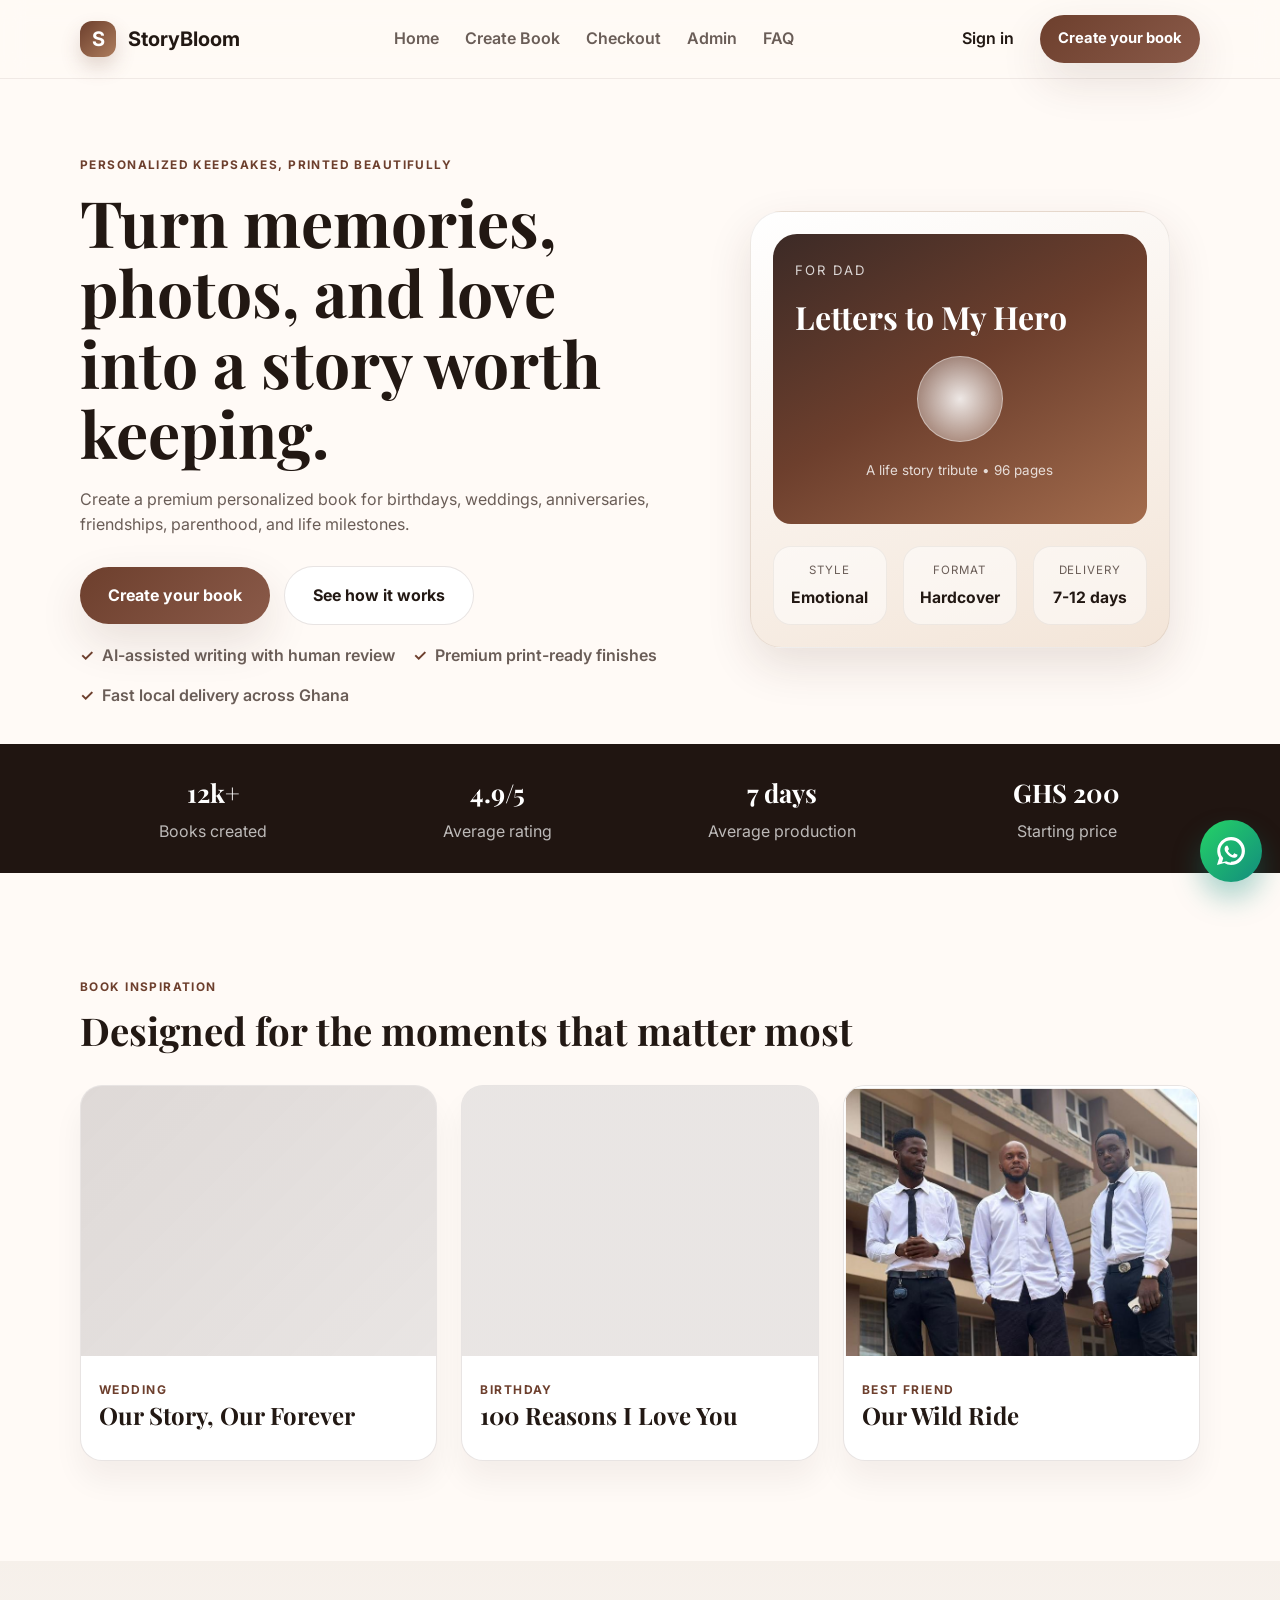
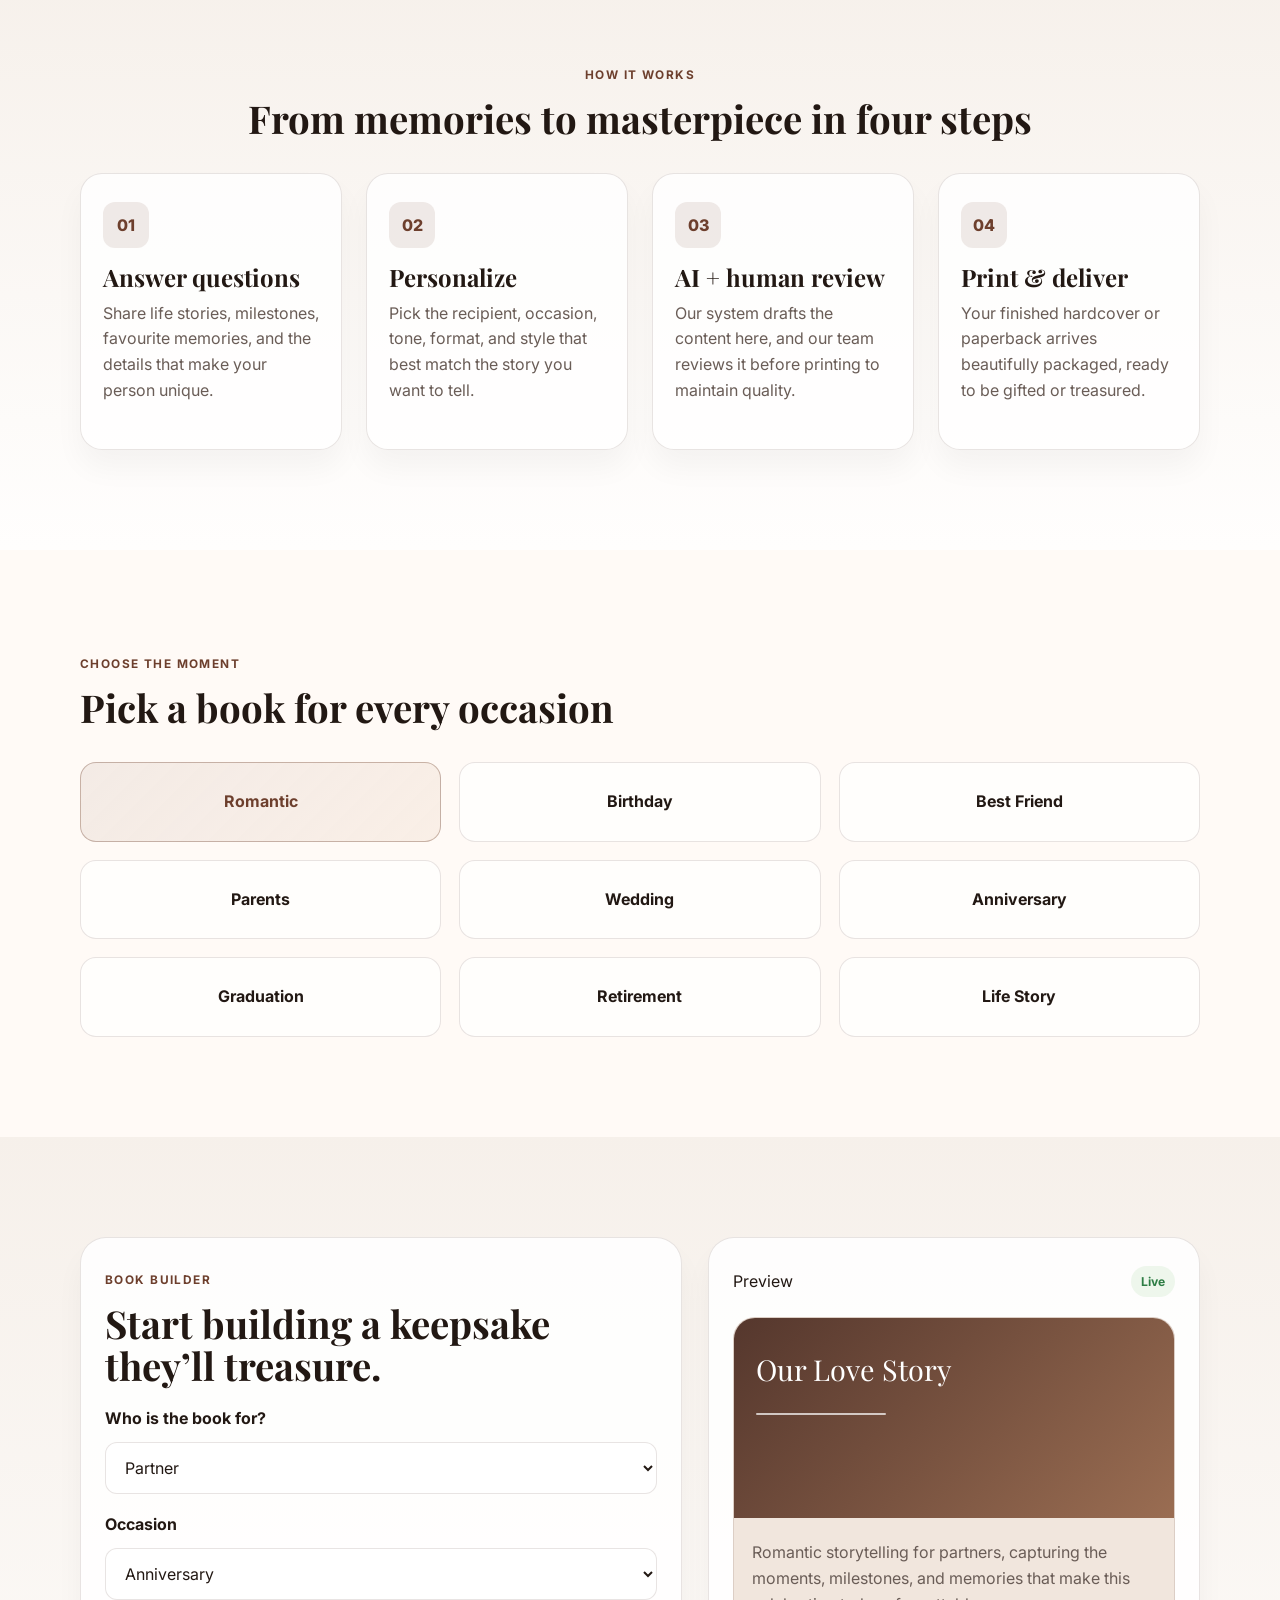
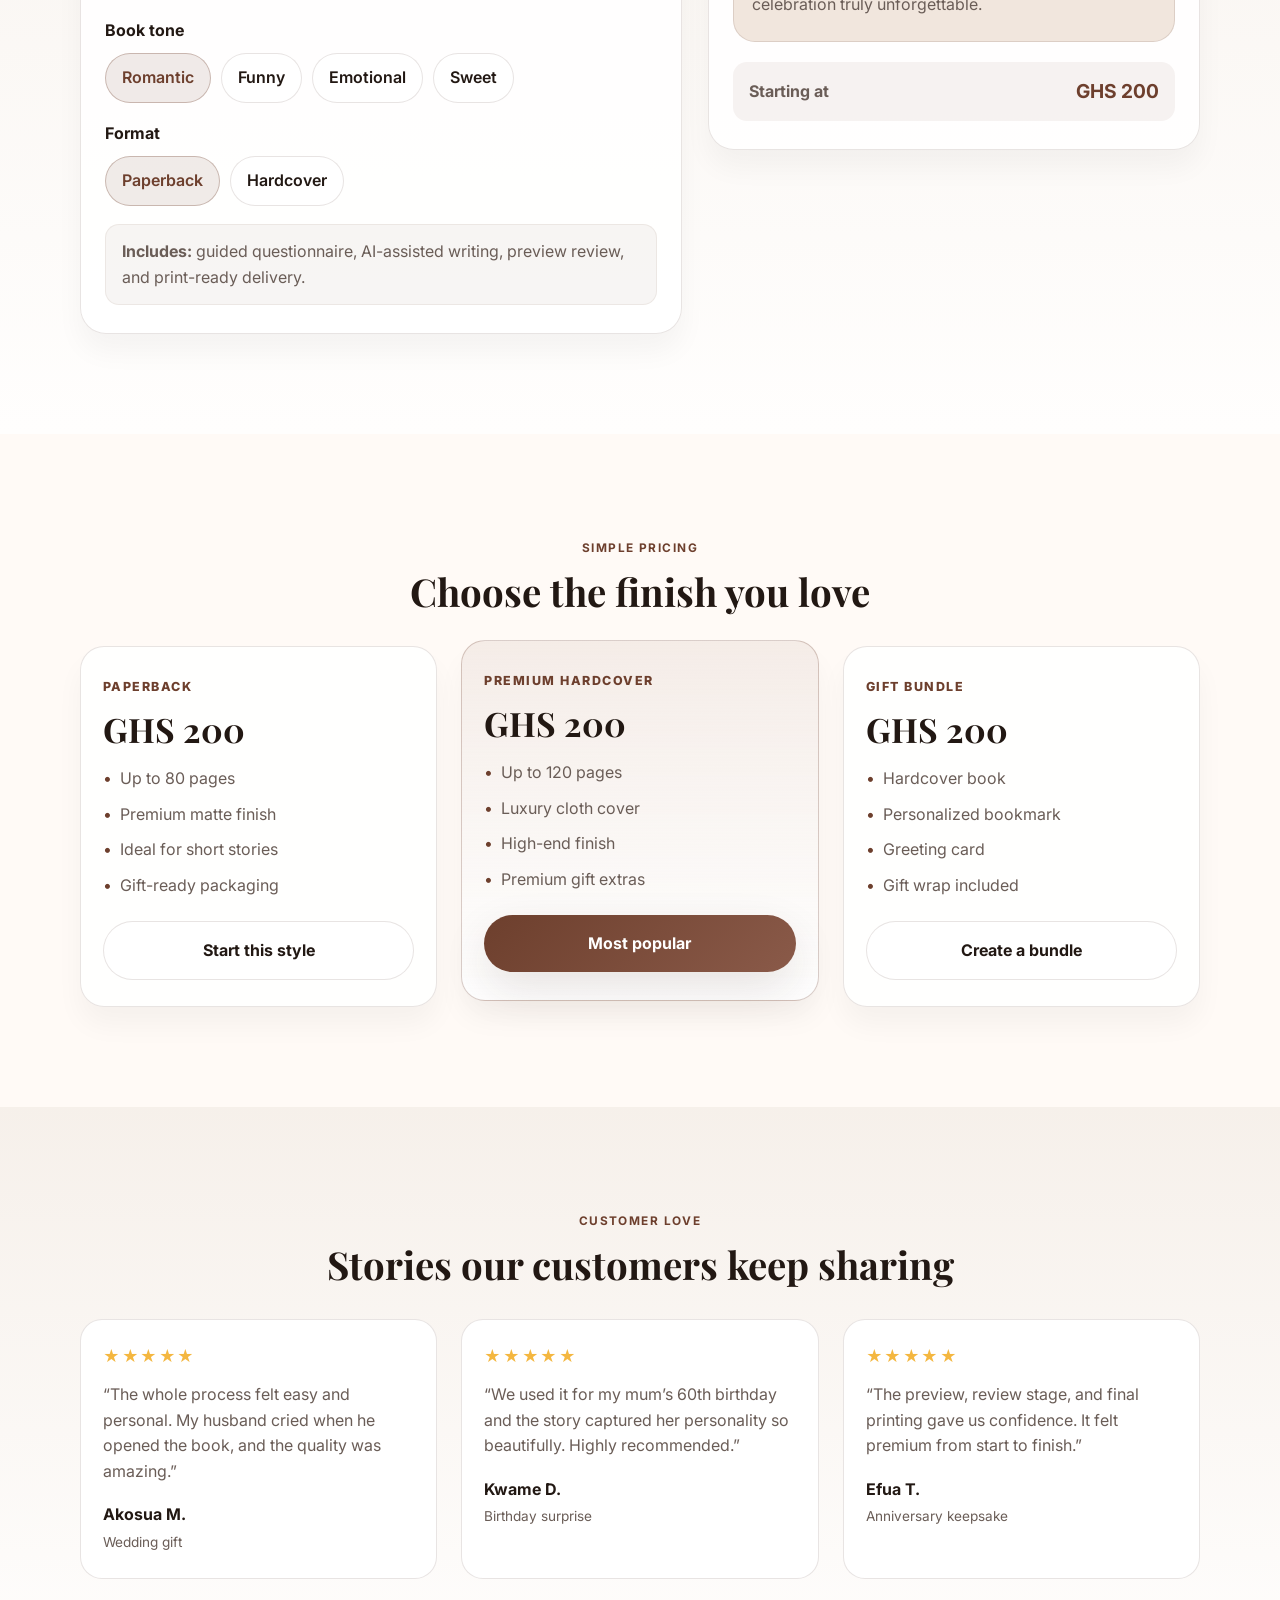
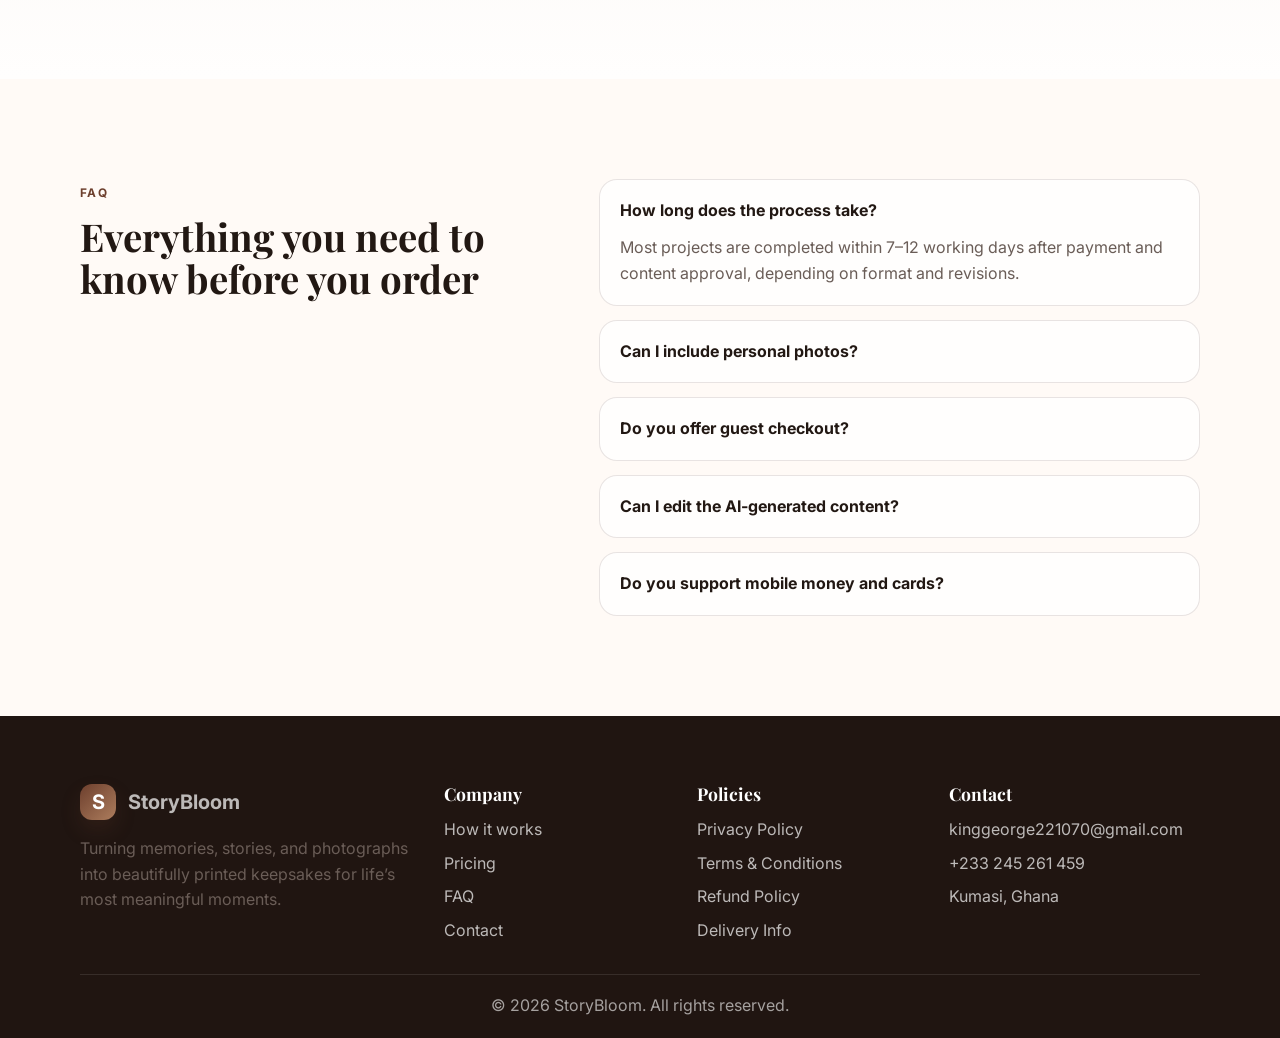
==== index.html @ b22d2094 "SB" ====
<!DOCTYPE html>
<html lang="en">

<head>
    <meta charset="UTF-8" />
    <meta name="viewport" content="width=device-width, initial-scale=1.0" />
    <title>StoryBloom | Personalized Books for Every Memory</title>
    <meta name="description" content="Create a meaningful personalized book for birthdays, anniversaries, weddings, and life milestones. Turn memories into a beautifully printed keepsake." />
    <link rel="preconnect" href="https://fonts.googleapis.com" />
    <link rel="preconnect" href="https://fonts.gstatic.com" crossorigin />
    <link href="https://fonts.googleapis.com/css2?family=Playfair+Display:wght@600;700;800&family=Inter:wght@400;500;600;700;800&display=swap" rel="stylesheet" />
    <link rel="stylesheet" href="kp.css" />
</head>

<body>
    <header class="topbar">
        <div class="container nav-wrap">
            <a href="#home" class="brand" aria-label="StoryBloom home">
                <span class="brand-mark">S</span>
                <span>StoryBloom</span>
            </a>

            <button class="nav-toggle" aria-label="Open menu">
          <span></span>
          <span></span>
          <span></span>
        </button>

            <nav class="main-nav">
                <a href="kp.html">Home</a>
                <a href="create-book.html">Create Book</a>
                <a href="checkout.html">Checkout</a>
                <a href="admin.html">Admin</a>
                <a href="#faq">FAQ</a>
            </nav>

            <div class="nav-actions">
                <a href="admin.html" class="link-btn">Sign in</a>
                <a href="create-book.html" class="primary-btn small">Create your book</a>
            </div>
        </div>
    </header>

    <main id="home">
        <section class="hero">
            <div class="container hero-grid">
                <div class="hero-copy">
                    <span class="eyebrow">Personalized keepsakes, printed beautifully</span>
                    <h1>Turn memories, photos, and love into a story worth keeping.</h1>
                    <p>
                        Create a premium personalized book for birthdays, weddings, anniversaries, friendships, parenthood, and life milestones.
                    </p>
                    <div class="hero-actions">
                        <a href="create-book.html" class="primary-btn">Create your book</a>
                        <a href="#how-it-works" class="secondary-btn">See how it works</a>
                    </div>
                    <ul class="hero-points">
                        <li>AI-assisted writing with human review</li>
                        <li>Premium print-ready finishes</li>
                        <li>Fast local delivery across Ghana</li>
                    </ul>
                </div>

                <div class="hero-visual" aria-label="Book mockup preview">
                    <div class="book-card">
                        <div class="book-cover">
                            <div class="cover-kicker">For Dad</div>
                            <h2>Letters to My Hero</h2>
                            <div class="cover-ornament"></div>
                            <div class="cover-meta">A life story tribute • 96 pages</div>
                        </div>
                        <div class="book-details">
                            <div>
                                <span>Style</span>
                                <strong>Emotional</strong>
                            </div>
                            <div>
                                <span>Format</span>
                                <strong>Hardcover</strong>
                            </div>
                            <div>
                                <span>Delivery</span>
                                <strong>7-12 days</strong>
                            </div>
                        </div>
                    </div>
                </div>
            </div>
        </section>

        <section class="stats-band">
            <div class="container stats-grid">
                <div>
                    <strong>12k+</strong>
                    <span>Books created</span>
                </div>
                <div>
                    <strong>4.9/5</strong>
                    <span>Average rating</span>
                </div>
                <div>
                    <strong>7 days</strong>
                    <span>Average production</span>
                </div>
                <div>
                    <strong>GHS 200</strong>
                    <span>Starting price</span>
                </div>
            </div>
        </section>

        <section class="showcase section-space">
            <div class="container">
                <div class="section-heading">
                    <span class="eyebrow">Book inspiration</span>
                    <h2>Designed for the moments that matter most</h2>
                </div>

                <div class="examples-grid">
                    <article class="example-card">
                        <div class="example-image image-one"></div>
                        <div class="example-content">
                            <span>Wedding</span>
                            <h3>Our Story, Our Forever</h3>
                        </div>
                    </article>
                    <article class="example-card">
                        <div class="example-image image-two"></div>
                        <div class="example-content">
                            <span>Birthday</span>
                            <h3>100 Reasons I Love You</h3>
                        </div>
                    </article>
                    <article class="example-card">
                        <div class="example-image image-three"></div>
                        <div class="example-content">
                            <span>Best Friend</span>
                            <h3>Our Wild Ride</h3>
                        </div>
                    </article>
                </div>
            </div>
        </section>

        <section id="how-it-works" class="section-space light-section">
            <div class="container">
                <div class="section-heading center">
                    <span class="eyebrow">How it works</span>
                    <h2>From memories to masterpiece in four steps</h2>
                </div>

                <div class="steps-grid">
                    <div class="step-card">
                        <span class="step-number">01</span>
                        <h3>Answer questions</h3>
                        <p>Share life stories, milestones, favourite memories, and the details that make your person unique.</p>
                    </div>
                    <div class="step-card">
                        <span class="step-number">02</span>
                        <h3>Personalize</h3>
                        <p>Pick the recipient, occasion, tone, format, and style that best match the story you want to tell.</p>
                    </div>
                    <div class="step-card">
                        <span class="step-number">03</span>
                        <h3>AI + human review</h3>
                        <p>Our system drafts the content here, and our team reviews it before printing to maintain quality.</p>
                    </div>
                    <div class="step-card">
                        <span class="step-number">04</span>
                        <h3>Print & deliver</h3>
                        <p>Your finished hardcover or paperback arrives beautifully packaged, ready to be gifted or treasured.</p>
                    </div>
                </div>
            </div>
        </section>

        <section id="occasions" class="section-space">
            <div class="container">
                <div class="section-heading">
                    <span class="eyebrow">Choose the moment</span>
                    <h2>Pick a book for every occasion</h2>
                </div>

                <div class="occasion-grid">
                    <button class="occasion-card active" type="button" aria-pressed="true">Romantic</button>
                    <button class="occasion-card" type="button" aria-pressed="false">Birthday</button>
                    <button class="occasion-card" type="button" aria-pressed="false">Best Friend</button>
                    <button class="occasion-card" type="button" aria-pressed="false">Parents</button>
                    <button class="occasion-card" type="button" aria-pressed="false">Wedding</button>
                    <button class="occasion-card" type="button" aria-pressed="false">Anniversary</button>
                    <button class="occasion-card" type="button" aria-pressed="false">Graduation</button>
                    <button class="occasion-card" type="button" aria-pressed="false">Retirement</button>
                    <button class="occasion-card" type="button" aria-pressed="false">Life Story</button>
                </div>
            </div>
        </section>

        <section id="create" class="section-space light-section">
            <div class="container builder-layout">
                <div class="builder-form">
                    <div class="section-heading left small-gap">
                        <span class="eyebrow">Book builder</span>
                        <h2>Start building a keepsake they’ll treasure.</h2>
                    </div>

                    <form class="book-form">
                        <div class="field-group">
                            <label for="recipient">Who is the book for?</label>
                            <select id="recipient" name="recipient">
                  <option>Partner</option>
                  <option>Friend</option>
                  <option>Mother</option>
                  <option>Father</option>
                  <option>Child</option>
                  <option>Colleague</option>
                </select>
                        </div>

                        <div class="field-group">
                            <label for="occasion">Occasion</label>
                            <select id="occasion" name="occasion">
                  <option>Birthday</option>
                  <option selected>Anniversary</option>
                  <option>Wedding</option>
                  <option>Valentine's Day</option>
                  <option>Graduation</option>
                  <option>Just Because</option>
                </select>
                        </div>

                        <div class="field-group">
                            <label for="tone">Book tone</label>
                            <div class="chips" id="tone-options">
                                <button class="chip active" type="button" aria-pressed="true">Romantic</button>
                                <button class="chip" type="button" aria-pressed="false">Funny</button>
                                <button class="chip" type="button" aria-pressed="false">Emotional</button>
                                <button class="chip" type="button" aria-pressed="false">Sweet</button>
                            </div>
                        </div>

                        <div class="field-group">
                            <label for="format">Format</label>
                            <div class="format-toggle" id="format-toggle">
                                <button class="format active" type="button" data-price="200" aria-pressed="true">Paperback</button>
                                <button class="format" type="button" data-price="200" aria-pressed="false">Hardcover</button>
                            </div>
                        </div>

                        <div class="builder-note">
                            <strong>Includes:</strong> guided questionnaire, AI-assisted writing, preview review, and print-ready delivery.
                        </div>
                    </form>
                </div>

                <aside class="builder-preview">
                    <div class="preview-window">
                        <div class="preview-header">
                            <span>Preview</span>
                            <span class="badge">Live</span>
                        </div>
                        <div class="mini-book">
                            <div class="mini-cover">
                                <div class="mini-title" id="preview-title">Our Love Story</div>
                                <div class="mini-line"></div>
                            </div>
                            <div class="mini-body">
                                <p id="preview-copy">
                                    A heartfelt, romantic keepsake capturing your connection, milestones, and the little moments that make your story unforgettable.
                                </p>
                            </div>
                        </div>
                        <div class="price-row">
                            <span>Starting at</span>
                            <strong id="preview-price">GHS 200</strong>
                        </div>
                    </div>
                </aside>
            </div>
        </section>

        <section id="pricing" class="section-space">
            <div class="container">
                <div class="section-heading center">
                    <span class="eyebrow">Simple pricing</span>
                    <h2>Choose the finish you love</h2>
                </div>

                <div class="pricing-grid">
                    <article class="pricing-card">
                        <span class="plan">Paperback</span>
                        <h3>GHS 200</h3>
                        <ul>
                            <li>Up to 80 pages</li>
                            <li>Premium matte finish</li>
                            <li>Ideal for short stories</li>
                            <li>Gift-ready packaging</li>
                        </ul>
                        <a href="#create" class="secondary-btn full">Start this style</a>
                    </article>

                    <article class="pricing-card featured">
                        <span class="plan">Premium Hardcover</span>
                        <h3>GHS 200</h3>
                        <ul>
                            <li>Up to 120 pages</li>
                            <li>Luxury cloth cover</li>
                            <li>High-end finish</li>
                            <li>Premium gift extras</li>
                        </ul>
                        <a href="#create" class="primary-btn full">Most popular</a>
                    </article>

                    <article class="pricing-card">
                        <span class="plan">Gift bundle</span>
                        <h3>GHS 200</h3>
                        <ul>
                            <li>Hardcover book</li>
                            <li>Personalized bookmark</li>
                            <li>Greeting card</li>
                            <li>Gift wrap included</li>
                        </ul>
                        <a href="#create" class="secondary-btn full">Create a bundle</a>
                    </article>
                </div>
            </div>
        </section>

        <section id="reviews" class="section-space light-section">
            <div class="container">
                <div class="section-heading center">
                    <span class="eyebrow">Customer love</span>
                    <h2>Stories our customers keep sharing</h2>
                </div>

                <div class="testimonial-grid">
                    <article class="testimonial-card">
                        <div class="stars">★★★★★</div>
                        <p>“The whole process felt easy and personal. My husband cried when he opened the book, and the quality was amazing.”</p>
                        <div class="person">
                            <strong>Akosua M.</strong>
                            <span>Wedding gift</span>
                        </div>
                    </article>

                    <article class="testimonial-card">
                        <div class="stars">★★★★★</div>
                        <p>“We used it for my mum’s 60th birthday and the story captured her personality so beautifully. Highly recommended.”</p>
                        <div class="person">
                            <strong>Kwame D.</strong>
                            <span>Birthday surprise</span>
                        </div>
                    </article>

                    <article class="testimonial-card">
                        <div class="stars">★★★★★</div>
                        <p>“The preview, review stage, and final printing gave us confidence. It felt premium from start to finish.”</p>
                        <div class="person">
                            <strong>Efua T.</strong>
                            <span>Anniversary keepsake</span>
                        </div>
                    </article>
                </div>
            </div>
        </section>

        <section id="faq" class="section-space faq-section">
            <div class="container faq-wrap">
                <div class="section-heading left small-gap">
                    <span class="eyebrow">FAQ</span>
                    <h2>Everything you need to know before you order</h2>
                </div>

                <div class="faq-list">
                    <details open>
                        <summary>How long does the process take?</summary>
                        <p>Most projects are completed within 7–12 working days after payment and content approval, depending on format and revisions.</p>
                    </details>
                    <details>
                        <summary>Can I include personal photos?</summary>
                        <p>Yes. You can upload multiple photos, select a preferred cover image, and arrange them within the story layout.</p>
                    </details>
                    <details>
                        <summary>Do you offer guest checkout?</summary>
                        <p>Absolutely. You can order as a guest or create an account at any stage.</p>
                    </details>
                    <details>
                        <summary>Can I edit the AI-generated content?</summary>
                        <p>Yes. The content is reviewed and can be revised before approval for print.</p>
                    </details>
                    <details>
                        <summary>Do you support mobile money and cards?</summary>
                        <p>Yes. The platform is designed for Ghana-friendly payment methods, including mobile money and card payments where enabled.</p>
                    </details>
                </div>
            </div>
        </section>
    </main>

    <a class="whatsapp-float" href="https://wa.me/233245261459?text=Hello%20StoryBloom%2C%20I%20want%20to%20know%20more%20about%20your%20books." target="_blank" rel="noopener noreferrer" aria-label="Chat on WhatsApp">
        <svg viewBox="0 0 24 24" aria-hidden="true" focusable="false">
            <path d="M20.52 3.48A11.86 11.86 0 0 0 12.08 0C5.56 0 .2 5.37.2 11.97c0 2.1.55 4.15 1.6 5.96L0 24l6.25-1.64A12 12 0 0 0 12.08 24c6.54 0 11.9-5.38 11.9-12.02 0-3.22-1.25-6.25-3.46-8.5Zm-8.44 18.4h-.08c-1.3 0-2.58-.35-3.7-.96l-.27-.15-3.7.97.99-3.62-.18-.3A9.24 9.24 0 0 1 2.75 12c0-5.1 4.13-9.23 9.23-9.23 2.46 0 4.77 1 6.49 2.72a9.2 9.2 0 0 1 2.72 6.5c0 5.11-4.13 9.24-9.24 9.24Zm5.08-6.9c-.28-.14-1.65-.81-1.9-.9-.25-.09-.43-.14-.62.14-.18.28-.7.9-.86 1.08-.16.18-.32.2-.6.07-.28-.14-1.18-.43-2.24-1.38-.83-.74-1.39-1.65-1.55-1.93-.16-.28-.02-.43.12-.57.13-.13.28-.32.42-.48.14-.16.18-.28.28-.46.09-.18.05-.34-.02-.48-.07-.14-.62-1.48-.85-2.03-.22-.54-.45-.46-.62-.47-.16-.01-.34-.01-.52-.01-.18 0-.48.07-.73.34-.25.28-.95.93-.95 2.28s.97 2.63 1.1 2.82c.14.18 1.9 2.9 4.6 4.06.64.28 1.14.45 1.53.58.64.2 1.23.17 1.7.1.52-.08 1.65-.67 1.88-1.32.23-.65.23-1.21.16-1.32-.07-.1-.25-.16-.52-.3Z"/>
        </svg>
    </a>

    <footer id="contact" class="site-footer">
        <div class="container footer-grid">
            <div>
                <a href="#home" class="brand footer-brand">
                    <span class="brand-mark">S</span>
                    <span>StoryBloom</span>
                </a>
                <p>Turning memories, stories, and photographs into beautifully printed keepsakes for life’s most meaningful moments.</p>
            </div>

            <div>
                <h3>Company</h3>
                <ul>
                    <li><a href="#how-it-works">How it works</a></li>
                    <li><a href="#pricing">Pricing</a></li>
                    <li><a href="#faq">FAQ</a></li>
                    <li><a href="#contact">Contact</a></li>
                </ul>
            </div>

            <div>
                <h3>Policies</h3>
                <ul>
                    <li><a href="#">Privacy Policy</a></li>
                    <li><a href="#">Terms & Conditions</a></li>
                    <li><a href="#">Refund Policy</a></li>
                    <li><a href="#">Delivery Info</a></li>
                </ul>
            </div>

            <div>
                <h3>Contact</h3>
                <ul>
                    <li><a href="mailto:kinggeorge221070@gmail.com">kinggeorge221070@gmail.com</a></li>
                    <li><a href="tel:+233245261459">+233 245 261 459</a></li>
                    <li>Kumasi, Ghana</li>
                </ul>
            </div>
        </div>
        <div class="container copyright">© 2026 StoryBloom. All rights reserved.</div>
    </footer>

    <script src="kp.js"></script>
</body>

</html>
---- kp.css ----
:root {
    --bg: #fffaf6;
    --panel: #ffffff;
    --panel-soft: #f5efe9;
    --primary: #6d3f2d;
    --primary-dark: #4d2a1d;
    --accent: #d7b089;
    --text: #221813;
    --muted: #6a5d57;
    --line: rgba(65, 38, 28, 0.12);
    --shadow: 0 18px 45px rgba(63, 35, 25, 0.12);
}

* {
    box-sizing: border-box;
}

html {
    scroll-behavior: smooth;
}

body {
    margin: 0;
    font-family: "Inter", sans-serif;
    background: var(--bg);
    color: var(--text);
    line-height: 1.6;
    overflow-x: hidden;
}

a {
    color: inherit;
    text-decoration: none;
}

img {
    max-width: 100%;
    display: block;
}

button,
select {
    font: inherit;
}

.container {
    width: min(1120px, calc(100% - 32px));
    margin: 0 auto;
}

.section-space {
    padding: 100px 0;
}

.light-section {
    background: linear-gradient(180deg, rgba(245, 239, 233, 0.9), rgba(255, 255, 255, 0.8));
}

.eyebrow {
    display: inline-block;
    font-size: 0.74rem;
    letter-spacing: 0.12em;
    text-transform: uppercase;
    font-weight: 700;
    color: var(--primary);
    margin-bottom: 12px;
}

h1,
h2,
h3 {
    margin-top: 0;
    font-family: "Playfair Display", serif;
    line-height: 1.1;
    color: var(--text);
}

h1 {
    font-size: clamp(2.8rem, 5vw, 4.7rem);
    margin-bottom: 18px;
}

h2 {
    font-size: clamp(2.1rem, 3vw, 3rem);
    margin-bottom: 12px;
}

h3 {
    font-size: 1.5rem;
    margin-bottom: 10px;
}

p {
    margin: 0 0 18px;
    color: var(--muted);
}

.primary-btn,
.secondary-btn,
.link-btn {
    display: inline-flex;
    align-items: center;
    justify-content: center;
    border: 0;
    border-radius: 999px;
    font-weight: 700;
    cursor: pointer;
    transition: transform 0.2s ease, box-shadow 0.2s ease;
}

.primary-btn {
    background: linear-gradient(135deg, var(--primary), #8a5a49);
    color: #fff;
    padding: 16px 28px;
    box-shadow: var(--shadow);
}

.secondary-btn {
    background: var(--panel);
    color: var(--text);
    border: 1px solid var(--line);
    padding: 16px 28px;
}

.link-btn {
    color: var(--text);
    padding: 10px 14px;
    font-weight: 600;
}

.primary-btn:hover,
.secondary-btn:hover,
.link-btn:hover,
.chip:hover,
.occasion-card:hover,
.format:hover {
    transform: translateY(-2px);
}

.primary-btn.small {
    padding: 12px 18px;
    font-size: 0.92rem;
}

.full {
    width: 100%;
}

.topbar {
    position: sticky;
    top: 0;
    z-index: 20;
    background: rgba(255, 250, 246, 0.8);
    backdrop-filter: blur(12px);
    border-bottom: 1px solid rgba(72, 45, 32, 0.08);
}

.nav-wrap {
    display: flex;
    align-items: center;
    justify-content: space-between;
    gap: 24px;
    min-height: 78px;
}

.brand {
    display: inline-flex;
    align-items: center;
    gap: 12px;
    font-weight: 700;
    font-size: 1.25rem;
}

.brand-mark {
    width: 36px;
    height: 36px;
    display: inline-flex;
    align-items: center;
    justify-content: center;
    border-radius: 12px;
    background: linear-gradient(135deg, var(--primary), #ad7d5d);
    color: #fff;
    box-shadow: 0 10px 20px rgba(109, 63, 45, 0.2);
}

.main-nav {
    display: flex;
    align-items: center;
    gap: 26px;
    color: var(--muted);
    font-weight: 600;
}

.main-nav a:hover {
    color: var(--primary);
}

.nav-actions {
    display: flex;
    align-items: center;
    gap: 12px;
}

.nav-toggle {
    display: none;
    width: 44px;
    height: 44px;
    border: 1px solid var(--line);
    background: transparent;
    border-radius: 12px;
    padding: 10px 8px;
    cursor: pointer;
}

.nav-toggle span {
    display: block;
    width: 100%;
    height: 2px;
    background: var(--text);
    border-radius: 3px;
    margin: 5px 0;
}

.hero {
    padding: 72px 0 36px;
}

.hero-grid {
    display: grid;
    grid-template-columns: 1.1fr 0.9fr;
    gap: 52px;
    align-items: center;
}

.hero-copy {
    max-width: 610px;
}

.eyebrow {
    color: var(--primary);
}

.hero-actions {
    display: flex;
    align-items: center;
    flex-wrap: wrap;
    gap: 14px;
    margin: 28px 0 18px;
}

.hero-points {
    list-style: none;
    margin: 0;
    padding: 0;
    display: flex;
    flex-wrap: wrap;
    gap: 14px 18px;
    color: var(--muted);
    font-weight: 600;
}

.hero-points li::before {
    content: "✓";
    color: var(--primary);
    margin-right: 8px;
}

.hero-visual {
    display: flex;
    justify-content: center;
}

.book-card {
    width: min(100%, 420px);
    background: linear-gradient(160deg, #fff, #f3e5d8);
    border: 1px solid rgba(61, 39, 31, 0.08);
    border-radius: 32px;
    box-shadow: var(--shadow);
    padding: 22px;
}

.book-cover {
    background: linear-gradient(150deg, #3c2a26, #6d3f2d 48%, #a36c4d 100%);
    color: #fff;
    border-radius: 24px 24px 18px 18px;
    padding: 26px 22px 20px;
    min-height: 290px;
    position: relative;
    overflow: hidden;
}

.cover-kicker {
    font-size: 0.82rem;
    letter-spacing: 0.16em;
    text-transform: uppercase;
    opacity: 0.8;
}

.book-cover h2 {
    color: #fff;
    margin-top: 18px;
    font-size: clamp(2rem, 2vw, 2.6rem);
}

.cover-ornament {
    width: 86px;
    height: 86px;
    border-radius: 50%;
    margin: 22px auto 18px;
    background: radial-gradient(circle at center, rgba(255, 255, 255, 0.88), rgba(255, 255, 255, 0.18));
    border: 1px solid rgba(255, 255, 255, 0.4);
}

.cover-meta {
    font-size: 0.84rem;
    opacity: 0.8;
    text-align: center;
}

.book-details {
    display: grid;
    grid-template-columns: repeat(3, minmax(0, 1fr));
    gap: 16px;
    padding-top: 22px;
}

.book-details div {
    background: rgba(255, 255, 255, 0.5);
    border: 1px solid rgba(40, 18, 8, 0.06);
    border-radius: 18px;
    padding: 14px 10px;
    text-align: center;
}

.book-details span {
    display: block;
    color: var(--muted);
    font-size: 0.72rem;
    text-transform: uppercase;
    letter-spacing: 0.08em;
}

.book-details strong {
    display: block;
    margin-top: 6px;
    font-size: 0.98rem;
}

.stats-band {
    background: #201511;
    color: #fff;
    padding: 28px 0;
}

.stats-grid {
    display: grid;
    grid-template-columns: repeat(4, minmax(0, 1fr));
    gap: 18px;
    text-align: center;
}

.stats-grid strong {
    display: block;
    font-size: clamp(1.4rem, 2vw, 2.2rem);
    font-family: "Playfair Display", serif;
    margin-bottom: 6px;
}

.stats-grid span {
    color: rgba(255, 255, 255, 0.7);
}

.section-heading {
    margin-bottom: 34px;
}

.section-heading.center {
    text-align: center;
}

.section-heading.left {
    text-align: left;
}

.small-gap {
    margin-bottom: 20px;
}

.examples-grid,
.steps-grid,
.pricing-grid,
.testimonial-grid {
    display: grid;
    gap: 24px;
}

.examples-grid {
    grid-template-columns: repeat(3, minmax(0, 1fr));
}

.example-card {
    border-radius: 22px;
    overflow: hidden;
    background: var(--panel);
    border: 1px solid var(--line);
    box-shadow: 0 20px 30px rgba(39, 23, 17, 0.05);
}

.example-image {
    height: 270px;
    background-size: cover;
    background-position: center;
}

.image-one {
    background: linear-gradient(135deg, rgba(73, 43, 31, 0.18), rgba(73, 43, 31, 0.12)), url("https://images.unsplash.com/photo-1520854221256-17451cc331bf?auto=format&fit=crop&w=900&q=80") center/cover no-repeat;
}

.image-two {
    background: linear-gradient(135deg, rgba(73, 43, 31, 0.12), rgba(73, 43, 31, 0.12)), url("https://images.unsplash.com/photo-1529156069898-49953e39b3ac?auto=format&fit=crop&w=900&q=80") center/cover no-repeat;
}

.image-three {
    background: url("Screenshot 2026-10-02 073811.png") center top / cover no-repeat;
}

.example-content {
    padding: 20px 18px 22px;
}

.example-content span {
    color: var(--primary);
    font-size: 0.75rem;
    text-transform: uppercase;
    letter-spacing: 0.12em;
    font-weight: 700;
}

.steps-grid {
    grid-template-columns: repeat(4, minmax(0, 1fr));
}

.step-card {
    background: rgba(255, 255, 255, 0.8);
    border: 1px solid var(--line);
    border-radius: 22px;
    padding: 28px 22px;
    box-shadow: 0 18px 30px rgba(24, 19, 16, 0.04);
}

.step-number {
    display: inline-flex;
    width: 46px;
    height: 46px;
    align-items: center;
    justify-content: center;
    border-radius: 12px;
    background: rgba(109, 63, 45, 0.1);
    color: var(--primary);
    font-weight: 800;
    margin-bottom: 16px;
}

.occasion-grid {
    display: grid;
    grid-template-columns: repeat(3, minmax(0, 1fr));
    gap: 18px;
}

.occasion-card {
    border: 1px solid var(--line);
    background: rgba(255, 255, 255, 0.7);
    border-radius: 16px;
    padding: 26px 20px;
    font-weight: 700;
    color: var(--text);
    cursor: pointer;
    transition: all 0.2s ease;
    text-align: center;
}

.occasion-card.active {
    background: linear-gradient(135deg, rgba(109, 63, 45, 0.08), rgba(215, 176, 137, 0.14));
    border-color: rgba(109, 63, 45, 0.35);
    color: var(--primary);
}

.builder-layout {
    display: grid;
    grid-template-columns: 1.1fr 0.9fr;
    gap: 26px;
    align-items: start;
}

.builder-form,
.builder-preview {
    background: rgba(255, 255, 255, 0.86);
    border: 1px solid var(--line);
    border-radius: 26px;
    padding: 28px 24px;
    box-shadow: 0 18px 28px rgba(26, 19, 15, 0.04);
}

.book-form {
    display: grid;
    gap: 18px;
}

.field-group {
    display: grid;
    gap: 10px;
}

.field-group label {
    font-weight: 700;
    color: var(--text);
}

select {
    width: 100%;
    padding: 15px 16px;
    border-radius: 12px;
    border: 1px solid var(--line);
    background: #fff;
    color: var(--text);
}

.chips,
.format-toggle {
    display: flex;
    flex-wrap: wrap;
    gap: 10px;
}

.chip,
.format {
    border: 1px solid var(--line);
    background: #fff;
    border-radius: 999px;
    padding: 11px 16px;
    color: var(--text);
    cursor: pointer;
    font-weight: 600;
    transition: all 0.2s ease;
}

.chip.active,
.format.active {
    background: rgba(109, 63, 45, 0.1);
    border-color: rgba(109, 63, 45, 0.3);
    color: var(--primary);
}

.builder-note {
    padding: 14px 16px;
    border-radius: 14px;
    background: rgba(109, 63, 45, 0.05);
    color: var(--muted);
    border: 1px solid rgba(109, 63, 45, 0.08);
}

.preview-window {
    display: grid;
    gap: 20px;
}

.preview-header,
.price-row {
    display: flex;
    align-items: center;
    justify-content: space-between;
    gap: 10px;
}

.badge {
    background: rgba(121, 194, 119, 0.12);
    color: #2d7d44;
    border-radius: 999px;
    padding: 6px 10px;
    font-size: 0.76rem;
    font-weight: 700;
}

.mini-book {
    background: rgba(240, 228, 218, 0.9);
    border-radius: 22px;
    border: 1px solid var(--line);
    overflow: hidden;
}

.mini-cover {
    min-height: 200px;
    padding: 28px 22px;
    background: linear-gradient(135deg, #55372d, #9a6d52);
    color: #fff;
}

.mini-title {
    font-family: "Playfair Display", serif;
    font-size: clamp(1.8rem, 2vw, 2.4rem);
    margin-bottom: 20px;
}

.mini-line {
    width: 130px;
    height: 2px;
    background: rgba(255, 255, 255, 0.7);
    border-radius: 999px;
}

.mini-body {
    padding: 22px 18px 24px;
}

.mini-body p {
    margin: 0;
}

.price-row {
    background: rgba(109, 63, 45, 0.06);
    border-radius: 14px;
    padding: 14px 16px;
    font-weight: 700;
    color: var(--muted);
}

.price-row strong {
    color: var(--primary);
    font-size: 1.2rem;
}

.pricing-grid {
    grid-template-columns: repeat(3, minmax(0, 1fr));
}

.pricing-card {
    background: rgba(255, 255, 255, 0.85);
    border: 1px solid var(--line);
    border-radius: 24px;
    padding: 26px 22px;
    box-shadow: 0 18px 28px rgba(31, 18, 14, 0.04);
}

.pricing-card.featured {
    border-color: rgba(109, 63, 45, 0.25);
    background: linear-gradient(180deg, rgba(109, 63, 45, 0.07), rgba(255, 255, 255, 0.96));
    transform: translateY(-6px);
}

.plan {
    display: inline-block;
    font-size: 0.78rem;
    letter-spacing: 0.12em;
    text-transform: uppercase;
    font-weight: 800;
    color: var(--primary);
    margin-bottom: 14px;
}

.pricing-card h3 {
    font-size: 2.1rem;
    margin-bottom: 18px;
}

.pricing-card ul {
    list-style: none;
    padding: 0;
    margin: 0 0 22px;
    display: grid;
    gap: 10px;
    color: var(--muted);
}

.pricing-card li::before {
    content: "•";
    color: var(--primary);
    margin-right: 8px;
}

.testimonial-grid {
    grid-template-columns: repeat(3, minmax(0, 1fr));
}

.testimonial-card {
    background: var(--panel);
    border: 1px solid var(--line);
    border-radius: 22px;
    padding: 24px 22px;
}

.stars {
    color: #f4b740;
    letter-spacing: 0.1em;
    margin-bottom: 12px;
}

.person {
    margin-top: 18px;
    display: grid;
    gap: 4px;
}

.person strong {
    color: var(--text);
}

.person span {
    color: var(--muted);
    font-size: 0.85rem;
}

.faq-wrap {
    display: grid;
    grid-template-columns: 0.9fr 1.1fr;
    gap: 28px;
    align-items: start;
}

.faq-list {
    display: grid;
    gap: 14px;
}

.faq-list details {
    border: 1px solid var(--line);
    background: rgba(255, 255, 255, 0.8);
    border-radius: 18px;
    padding: 18px 20px;
}

.faq-list summary {
    list-style: none;
    cursor: pointer;
    font-weight: 700;
    color: var(--text);
}

.faq-list summary::-webkit-details-marker {
    display: none;
}

.faq-list details p {
    margin-top: 12px;
    margin-bottom: 0;
}

.whatsapp-float {
    position: fixed;
    right: 18px;
    bottom: 18px;
    width: 62px;
    height: 62px;
    display: grid;
    place-items: center;
    border-radius: 50%;
    background: linear-gradient(135deg, #25d366, #128c7e);
    color: #fff;
    box-shadow: 0 16px 28px rgba(18, 140, 126, 0.35);
    z-index: 100;
    transition: transform 0.2s ease, box-shadow 0.2s ease;
}

.whatsapp-float:hover {
    transform: translateY(-4px) scale(1.02);
    box-shadow: 0 20px 34px rgba(18, 140, 126, 0.45);
}

.whatsapp-float svg {
    width: 28px;
    height: 28px;
    fill: currentColor;
}

.site-footer {
    background: #201511;
    color: rgba(255, 255, 255, 0.8);
    padding: 68px 0 20px;
}

.footer-grid {
    display: grid;
    grid-template-columns: 1.2fr 0.8fr 0.8fr 0.9fr;
    gap: 30px;
    margin-bottom: 30px;
}

.footer-brand {
    margin-bottom: 16px;
}

.site-footer h3 {
    color: #fff;
    margin-bottom: 14px;
    font-size: 1.1rem;
}

.site-footer ul {
    list-style: none;
    margin: 0;
    padding: 0;
    display: grid;
    gap: 8px;
}

.site-footer a,
.site-footer li {
    color: rgba(255, 255, 255, 0.7);
}

.copyright {
    border-top: 1px solid rgba(255, 255, 255, 0.1);
    padding-top: 18px;
    color: rgba(255, 255, 255, 0.6);
    text-align: center;
}

.auth-shell {
    display: grid;
    place-items: center;
}

.auth-panel {
    width: min(520px, 100%);
    padding: 32px 28px;
    margin-top: 36px;
}

.auth-header {
    text-align: center;
    margin-bottom: 20px;
}

.auth-tabs {
    display: grid;
    grid-template-columns: repeat(2, minmax(0, 1fr));
    gap: 8px;
    background: rgba(109, 63, 45, 0.05);
    padding: 8px;
    border-radius: 14px;
    margin-bottom: 18px;
}

.auth-tab {
    border: 0;
    padding: 12px 16px;
    background: transparent;
    color: var(--muted);
    border-radius: 10px;
    font-weight: 700;
    cursor: pointer;
}

.auth-tab.active {
    background: #fff;
    color: var(--primary);
    box-shadow: 0 8px 18px rgba(36, 22, 17, 0.05);
}

.auth-form {
    display: none;
    gap: 18px;
}

.auth-form.active {
    display: grid;
}

.auth-message {
    display: none;
    background: rgba(168, 46, 46, 0.08);
    color: #8d2b2b;
    border: 1px solid rgba(168, 46, 46, 0.2);
    border-radius: 12px;
    padding: 12px 14px;
    margin-bottom: 16px;
    font-weight: 600;
}

.page-header {
    padding: 52px 0 22px;
}

.page-title {
    font-size: clamp(2.6rem, 4vw, 4rem);
    margin-bottom: 10px;
}

.page-subtitle {
    color: var(--muted);
    max-width: 760px;
}

.btn {
    display: inline-flex;
    align-items: center;
    justify-content: center;
    border-radius: 999px;
    padding: 14px 22px;
    border: 1px solid transparent;
    cursor: pointer;
    font-weight: 700;
    transition: transform 0.2s ease, box-shadow 0.2s ease;
}

.btn:hover {
    transform: translateY(-2px);
}

.btn-primary {
    background: linear-gradient(135deg, var(--primary), #8a5a49);
    color: #fff;
    box-shadow: var(--shadow);
}

.btn-secondary {
    background: #fff;
    border-color: var(--line);
    color: var(--text);
}

.full {
    width: 100%;
}

.form-shell,
.checkout-grid,
.admin-shell,
.content-grid {
    display: grid;
    gap: 24px;
}

.form-shell {
    grid-template-columns: 1.3fr 0.7fr;
    align-items: start;
}

.builder-panel,
.summary-panel,
.checkout-box,
.order-summary,
.panel {
    background: rgba(255, 255, 255, 0.9);
    border: 1px solid var(--line);
    border-radius: 22px;
    box-shadow: 0 24px 44px rgba(21, 16, 15, 0.04);
}

.builder-panel,
.summary-panel,
.checkout-box,
.order-summary {
    padding: 28px 24px;
}

.progress-wrap {
    display: grid;
    gap: 12px;
    margin-bottom: 24px;
}

.progress-head {
    display: flex;
    justify-content: space-between;
    align-items: center;
    font-size: 0.92rem;
    color: var(--muted);
}

.progress-bar {
    width: 100%;
    height: 10px;
    background: rgba(109, 63, 45, 0.08);
    border-radius: 999px;
    overflow: hidden;
}

.progress-bar span {
    display: block;
    height: 100%;
    border-radius: inherit;
    background: linear-gradient(135deg, var(--primary), #d7b089);
    width: 25%;
}

.form-step {
    display: none;
    gap: 18px;
}

.form-step.active {
    display: grid;
}

.choice-grid {
    display: grid;
    gap: 14px;
}

.two-col {
    grid-template-columns: repeat(2, minmax(0, 1fr));
}

.four-col {
    grid-template-columns: repeat(4, minmax(0, 1fr));
}

.choice-card {
    position: relative;
    display: flex;
    align-items: center;
    justify-content: center;
    min-height: 64px;
    border: 1px solid var(--line);
    border-radius: 16px;
    background: #fff;
    cursor: pointer;
    padding: 12px;
    font-weight: 700;
    color: var(--text);
}

.choice-card input {
    position: absolute;
    opacity: 0;
    pointer-events: none;
}

.choice-card:has(input:checked) {
    background: rgba(109, 63, 45, 0.08);
    border-color: rgba(109, 63, 45, 0.35);
    color: var(--primary);
}

input[type="text"],
input[type="email"],
input[type="tel"],
textarea,
select {
    width: 100%;
    padding: 14px 15px;
    border-radius: 12px;
    border: 1px solid var(--line);
    background: #fff;
    color: var(--text);
    font: inherit;
}

textarea {
    resize: vertical;
    min-height: 110px;
}

.upload-box {
    display: grid;
    place-items: center;
    min-height: 170px;
    border: 1px dashed rgba(109, 63, 45, 0.35);
    border-radius: 20px;
    background: rgba(109, 63, 45, 0.03);
    padding: 18px;
    text-align: center;
}

.upload-box input {
    display: none;
}

.upload-box label {
    display: grid;
    gap: 10px;
    cursor: pointer;
    color: var(--muted);
}

.upload-box strong {
    color: var(--primary);
    font-size: 1.2rem;
}

.file-list {
    list-style: none;
    margin: 0;
    padding: 0;
    display: grid;
    gap: 8px;
    color: var(--muted);
}

.file-list li::before {
    content: "•";
    color: var(--primary);
    margin-right: 8px;
}

.form-actions {
    display: flex;
    justify-content: space-between;
    gap: 12px;
    margin-top: 12px;
}

.form-actions .btn {
    min-width: 140px;
}

.summary-panel h3,
.checkout-box h3,
.order-summary h3 {
    margin-bottom: 16px;
}

.summary-card {
    display: grid;
    gap: 6px;
    padding: 12px 0;
    border-bottom: 1px solid var(--line);
}

.summary-card .label {
    color: var(--muted);
    font-size: 0.8rem;
    text-transform: uppercase;
    letter-spacing: 0.08em;
}

.price-box {
    display: grid;
    gap: 16px;
    margin-top: 18px;
    padding-top: 18px;
    border-top: 1px solid var(--line);
}

.price-box span {
    display: block;
    color: var(--muted);
    margin-bottom: 4px;
}

.price-box strong {
    font-size: 1.8rem;
    color: var(--primary);
}

.checkout-grid {
    grid-template-columns: 1fr 1fr;
}

.order-row {
    display: flex;
    justify-content: space-between;
    gap: 10px;
    border-bottom: 1px solid var(--line);
    padding: 10px 0;
}

.total-row {
    display: flex;
    justify-content: space-between;
    margin-top: 18px;
    font-weight: 800;
    font-size: 1.2rem;
}

.method-box {
    display: flex;
    align-items: center;
    gap: 10px;
    border: 1px solid rgba(127, 61, 43, 0.1);
    background: #fff;
    border-radius: 14px;
    padding: 0.9rem 1rem;
    margin-bottom: 12px;
}

.method-box input {
    margin: 0;
}

.confirmation-card {
    max-width: 760px;
    margin: 0 auto;
    padding: 40px 30px;
    text-align: center;
}

.confirmation-badge {
    width: 70px;
    height: 70px;
    border-radius: 50%;
    display: grid;
    place-items: center;
    margin: 0 auto 14px;
    background: rgba(35, 119, 79, 0.12);
    color: #1f6f4e;
    font-size: 2rem;
}

.order-number {
    display: inline-block;
    margin: 12px 0 16px;
    padding: 0.5rem 0.8rem;
    border-radius: 999px;
    background: rgba(127, 61, 43, 0.08);
    color: var(--primary-dark);
    font-weight: 700;
}

.summary-list {
    list-style: none;
    margin: 18px 0 0;
    padding: 0;
    display: grid;
    gap: 10px;
}

.summary-list li {
    display: flex;
    justify-content: space-between;
    gap: 8px;
    border-bottom: 1px solid var(--line);
    padding-bottom: 10px;
}

.summary-list span:last-child {
    color: var(--muted);
}

.admin-shell {
    grid-template-columns: 250px 1fr;
}

.sidebar {
    background: #201a1a;
    color: rgba(255, 255, 255, 0.9);
    border-radius: 26px;
    padding: 26px 18px;
    min-height: 720px;
}

.sidebar .brand {
    margin-bottom: 18px;
}

.sidebar-nav {
    display: grid;
    gap: 10px;
    margin-top: 20px;
}

.sidebar-nav a {
    display: block;
    padding: 0.8rem 0.9rem;
    border-radius: 12px;
    color: rgba(255, 255, 255, 0.72);
}

.sidebar-nav a.active,
.sidebar-nav a:hover {
    background: rgba(255, 255, 255, 0.08);
    color: #fff;
}

.admin-main {
    display: grid;
    gap: 24px;
}

.stats-grid {
    display: grid;
    grid-template-columns: repeat(4, minmax(0, 1fr));
    gap: 18px;
}

.stat-card {
    padding: 22px 18px;
}

.stat-card strong {
    display: block;
    color: var(--primary-dark);
    font-size: clamp(1.7rem, 2vw, 2.2rem);
}

.stat-card span {
    display: block;
    color: var(--muted);
    margin-top: 8px;
}

.content-grid {
    grid-template-columns: 1.2fr 0.8fr;
}

.table-wrap {
    overflow-x: auto;
}

.orders-table {
    width: 100%;
    border-collapse: collapse;
}

.orders-table th,
.orders-table td {
    padding: 14px 12px;
    text-align: left;
    border-bottom: 1px solid var(--line);
}

.status-pill {
    display: inline-block;
    padding: 0.35rem 0.7rem;
    border-radius: 999px;
    font-size: 0.8rem;
    font-weight: 700;
}

.status-review {
    background: rgba(211, 154, 60, 0.12);
    color: #8a5e17;
}

.status-live {
    background: rgba(35, 119, 79, 0.12);
    color: #1f6f4e;
}

.status-printing {
    background: rgba(127, 61, 43, 0.12);
    color: var(--primary-dark);
}

.ai-panel {
    padding: 24px 22px;
}

.book-preview-box {
    background: linear-gradient(180deg, #f9efe8, #f5ddd0);
    border-radius: 18px;
    padding: 18px;
    margin: 18px 0;
}

.bar-chart {
    display: grid;
    gap: 10px;
    margin-top: 16px;
}

.bar-item {
    display: grid;
    grid-template-columns: 80px 1fr 40px;
    gap: 10px;
    align-items: center;
}

.bar-track {
    height: 12px;
    border-radius: 999px;
    background: rgba(127, 61, 43, 0.08);
    overflow: hidden;
}

.bar-track span {
    display: block;
    height: 100%;
    border-radius: inherit;
    background: linear-gradient(135deg, var(--primary), #d29a7d);
}

@media (max-width: 980px) {
    .form-shell,
    .checkout-grid,
    .content-grid,
    .admin-shell {
        grid-template-columns: 1fr;
    }
    .sidebar {
        min-height: unset;
    }
}

@media (max-width: 640px) {
    .stats-grid {
        grid-template-columns: 1fr;
    }
    .choice-grid.two-col,
    .choice-grid.four-col {
        grid-template-columns: 1fr;
    }
}

@media (max-width: 960px) {
    .hero-grid,
    .builder-layout,
    .faq-wrap,
    .examples-grid,
    .pricing-grid,
    .testimonial-grid,
    .steps-grid,
    .footer-grid {
        grid-template-columns: 1fr 1fr;
    }
    .hero-grid,
    .builder-layout,
    .faq-wrap,
    .footer-grid {
        grid-template-columns: 1fr;
    }
    .main-nav,
    .nav-actions {
        display: none;
    }
    .nav-wrap {
        position: relative;
    }
    .nav-toggle {
        display: inline-block;
    }
    .main-nav.mobile-open {
        display: flex;
        position: absolute;
        left: 16px;
        right: 16px;
        top: 78px;
        background: rgba(255, 255, 255, 0.96);
        border: 1px solid var(--line);
        border-radius: 18px;
        box-shadow: var(--shadow);
        padding: 18px 14px;
        flex-direction: column;
        align-items: flex-start;
        gap: 12px;
    }
    .nav-actions.mobile-open {
        display: flex;
        position: absolute;
        left: 16px;
        right: 16px;
        top: 226px;
        background: rgba(255, 255, 255, 0.96);
        border: 1px solid var(--line);
        border-radius: 18px;
        box-shadow: var(--shadow);
        padding: 12px 14px;
        justify-content: space-between;
    }
}

@media (max-width: 680px) {
    .section-space {
        padding: 80px 0;
    }
    .stats-grid,
    .occasion-grid,
    .examples-grid,
    .steps-grid,
    .pricing-grid,
    .testimonial-grid {
        grid-template-columns: 1fr;
    }
    .hero {
        padding-top: 44px;
    }
    .hero-actions {
        flex-direction: column;
        align-items: stretch;
    }
    .primary-btn,
    .secondary-btn {
        width: 100%;
    }
    .book-details {
        grid-template-columns: 1fr;
    }
    .nav-wrap {
        gap: 12px;
    }
    .brand {
        font-size: 1.05rem;
    }
    .page-title {
        font-size: clamp(2.1rem, 9vw, 3rem);
    }
    .builder-form,
    .builder-preview,
    .checkout-box,
    .order-summary,
    .panel,
    .auth-panel {
        padding-left: 16px;
        padding-right: 16px;
    }
    .whatsapp-float {
        width: 56px;
        height: 56px;
        right: 14px;
        bottom: 14px;
    }
}
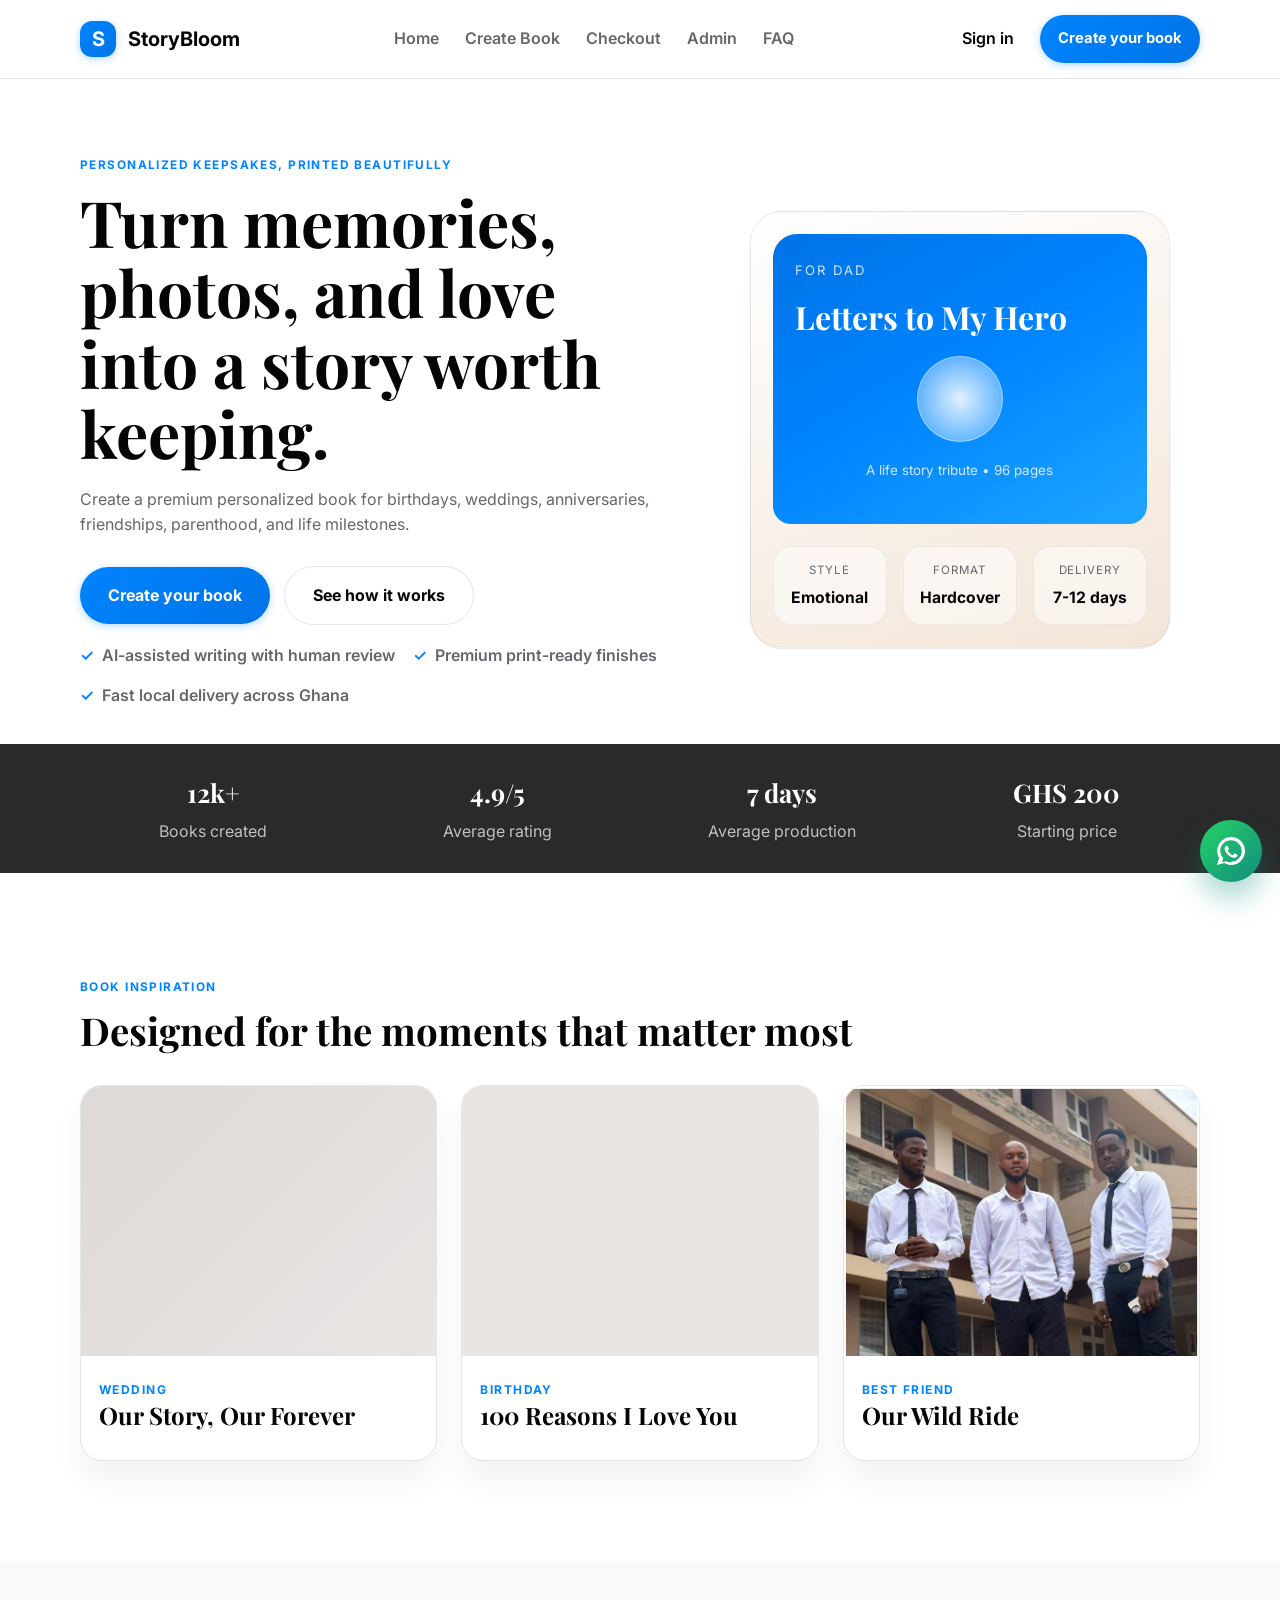
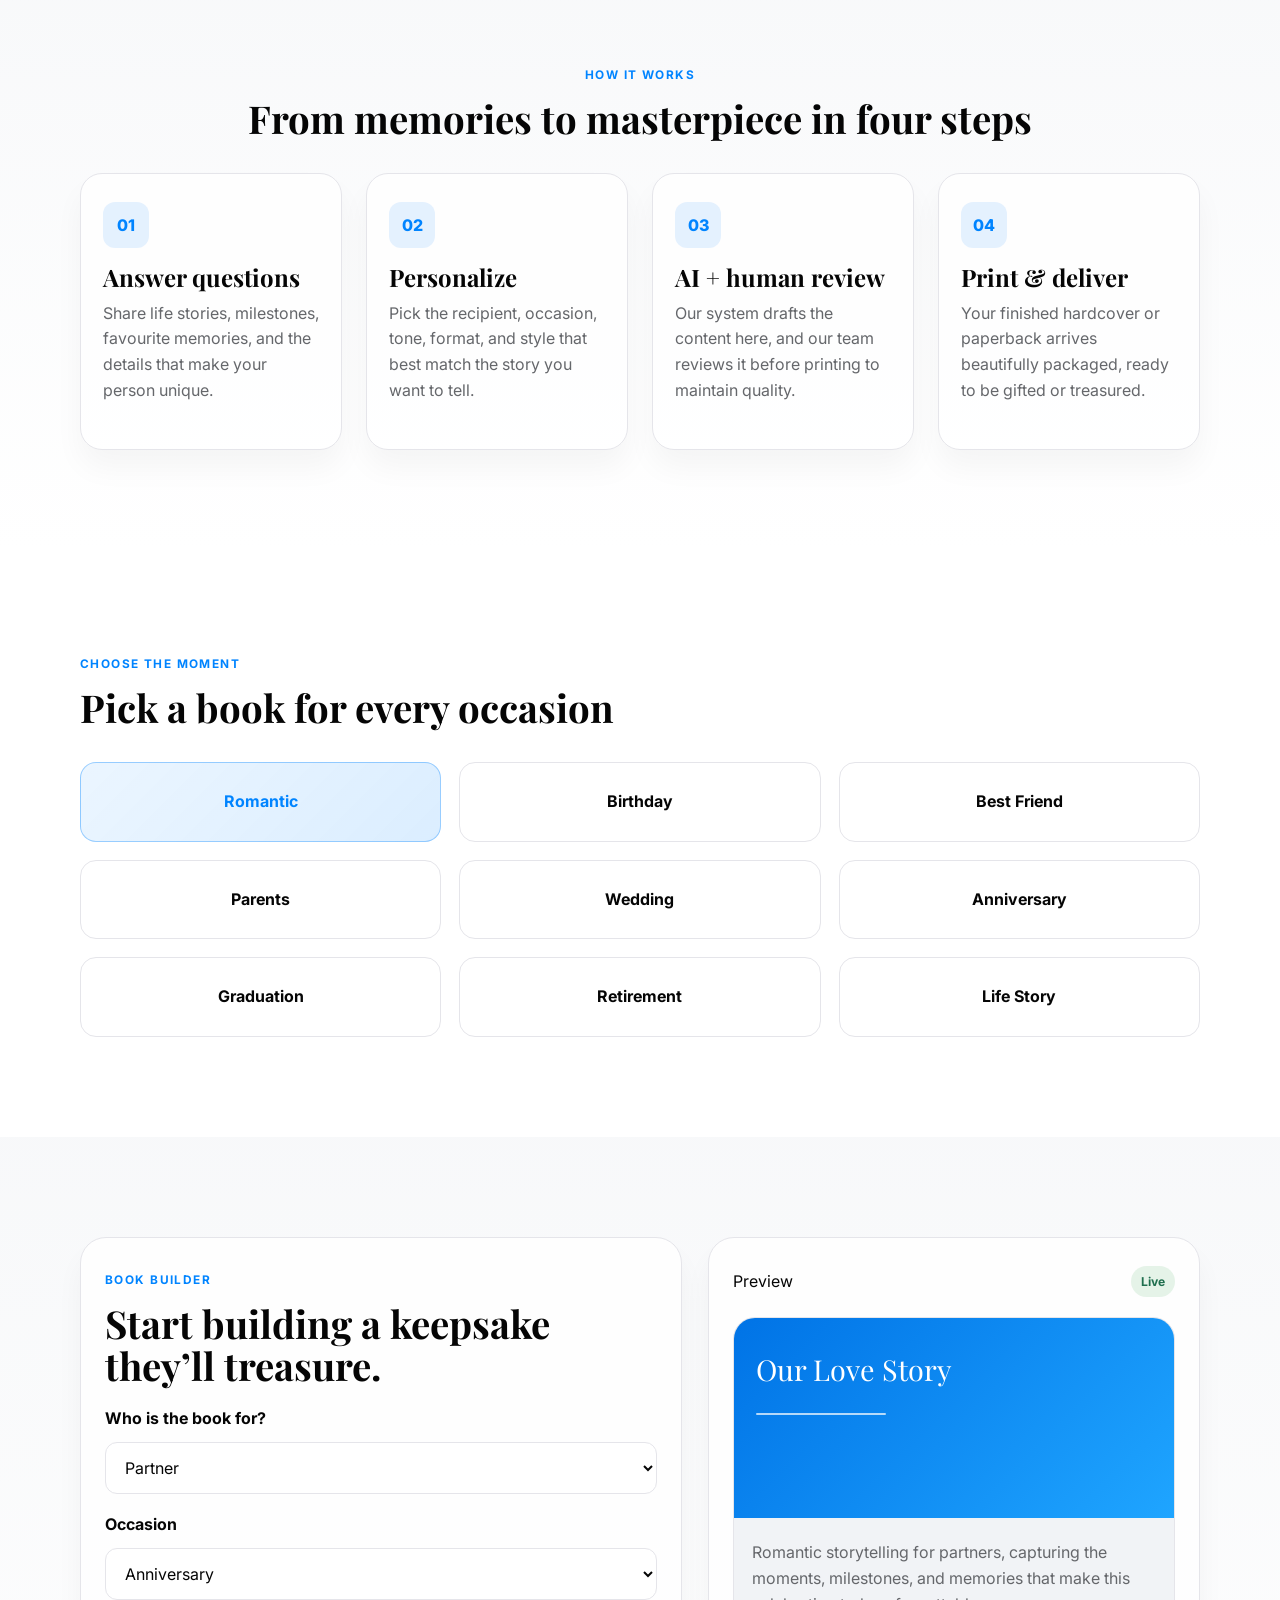
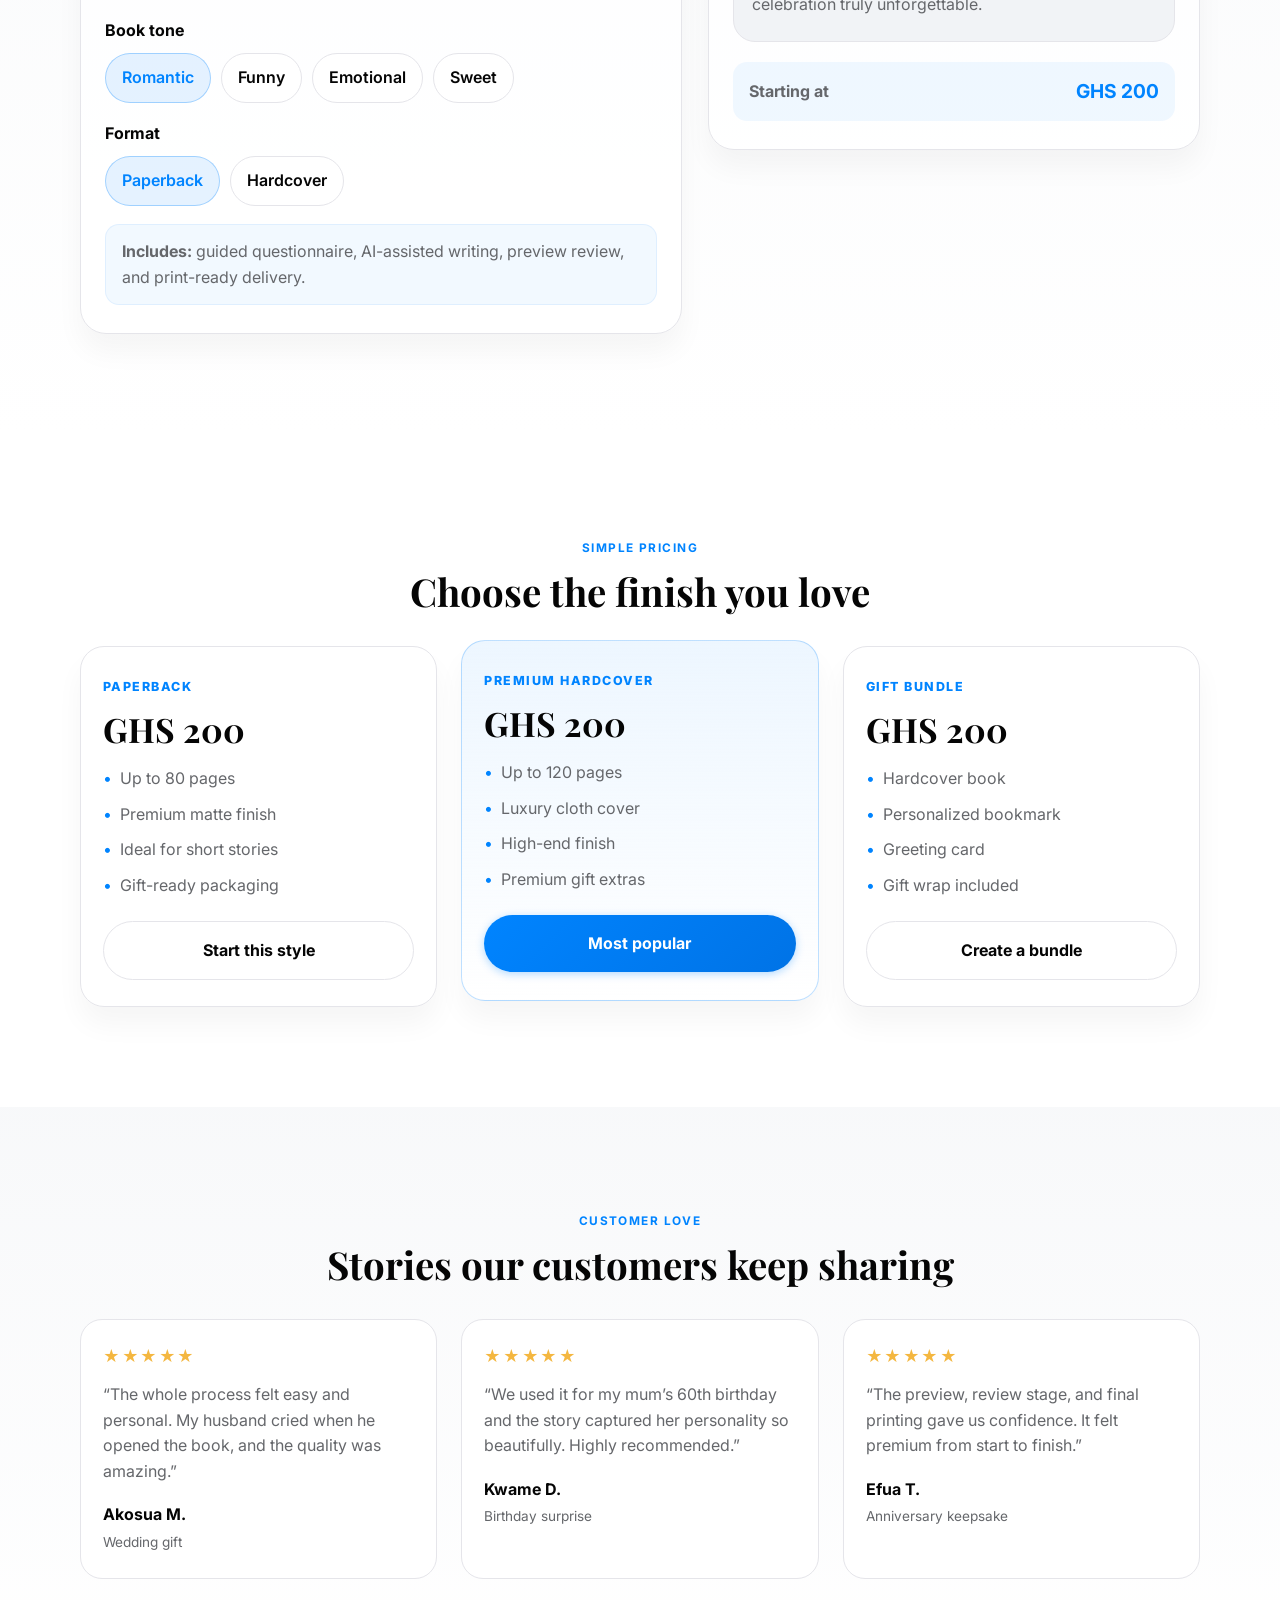
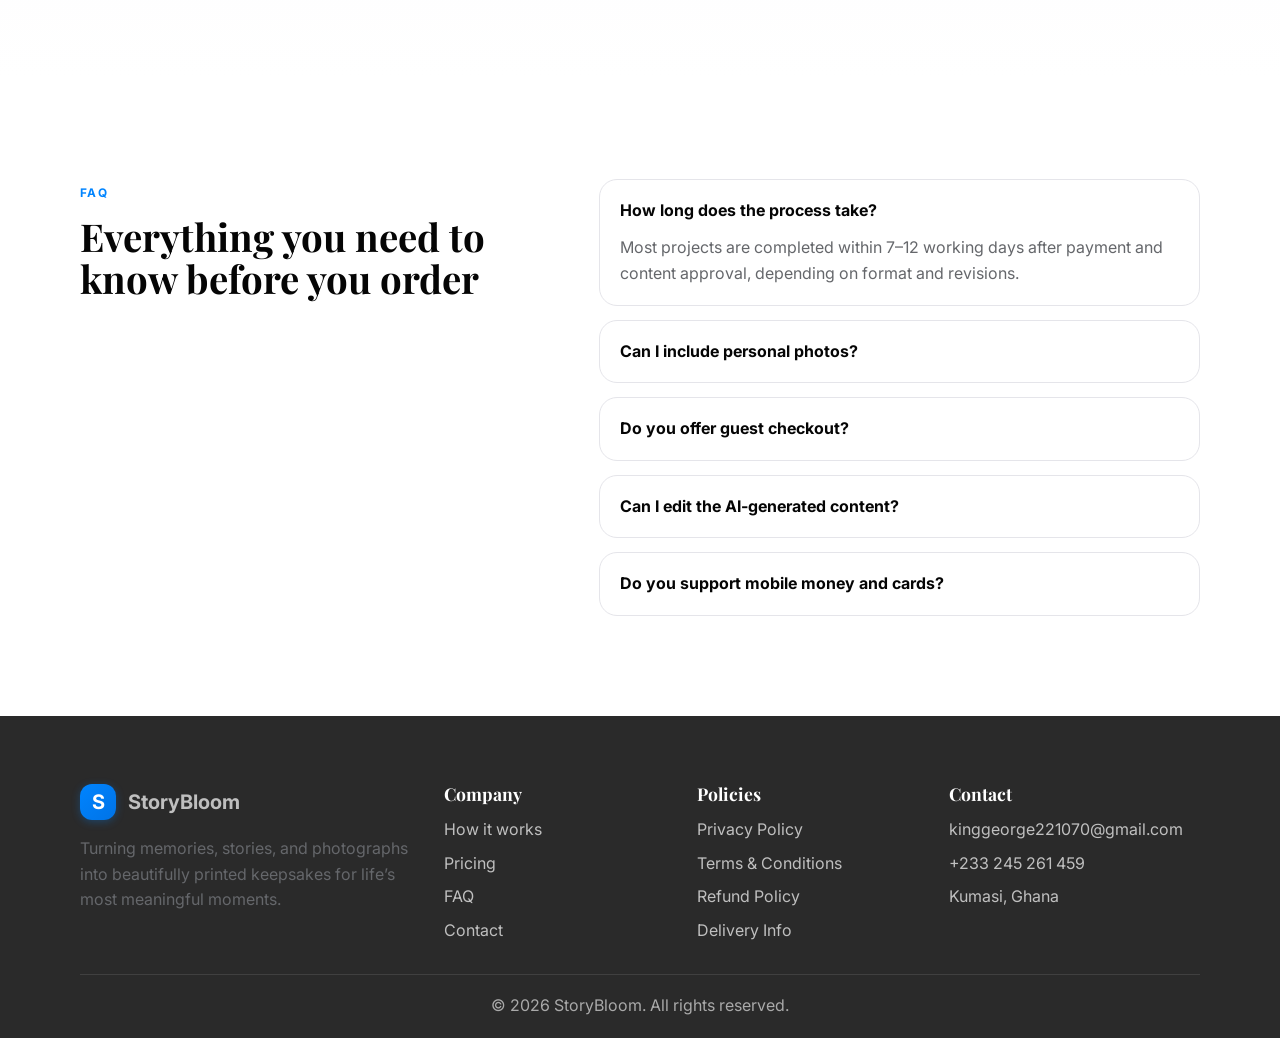
==== commit 66b67497: "Lucas" ====
--- a/index.html
+++ b/index.html
@@ -9,7 +9,7 @@
     <link rel="preconnect" href="https://fonts.googleapis.com" />
     <link rel="preconnect" href="https://fonts.gstatic.com" crossorigin />
     <link href="https://fonts.googleapis.com/css2?family=Playfair+Display:wght@600;700;800&family=Inter:wght@400;500;600;700;800&display=swap" rel="stylesheet" />
-    <link rel="stylesheet" href="kp.css" />
+    <link rel="stylesheet" href="index.css" />
 </head>
 
 <body>
@@ -27,7 +27,7 @@
         </button>
 
             <nav class="main-nav">
-                <a href="kp.html">Home</a>
+                <a href="index.html">Home</a>
                 <a href="create-book.html">Create Book</a>
                 <a href="checkout.html">Checkout</a>
                 <a href="admin.html">Admin</a>
@@ -444,7 +444,7 @@
         <div class="container copyright">© 2026 StoryBloom. All rights reserved.</div>
     </footer>
 
-    <script src="kp.js"></script>
+    <script src="index.js"></script>
 </body>
 
 </html>
--- a/index.css
+++ b/index.css
@@ -0,0 +1,1502 @@
+:root {
+    --bg: #ffffff;
+    --panel: #ffffff;
+    --panel-soft: #f0f2f5;
+    --primary: #0084ff;
+    --primary-dark: #0073e6;
+    --accent: #31a24c;
+    --text: #050505;
+    --muted: #65676b;
+    --line: #e5e5ea;
+    --shadow: 0 1px 2px rgba(0, 0, 0, 0.1);
+}
+
+* {
+    box-sizing: border-box;
+}
+
+html {
+    scroll-behavior: smooth;
+}
+
+body {
+    margin: 0;
+    font-family: "Inter", sans-serif;
+    background: var(--bg);
+    color: var(--text);
+    line-height: 1.6;
+    overflow-x: hidden;
+}
+
+a {
+    color: inherit;
+    text-decoration: none;
+}
+
+img {
+    max-width: 100%;
+    display: block;
+}
+
+button,
+select {
+    font: inherit;
+}
+
+.container {
+    width: min(1120px, calc(100% - 32px));
+    margin: 0 auto;
+}
+
+.section-space {
+    padding: 100px 0;
+}
+
+.light-section {
+    background: linear-gradient(180deg, rgba(240, 242, 245, 0.5), rgba(255, 255, 255, 0.8));
+}
+
+.eyebrow {
+    display: inline-block;
+    font-size: 0.74rem;
+    letter-spacing: 0.12em;
+    text-transform: uppercase;
+    font-weight: 700;
+    color: var(--primary);
+    margin-bottom: 12px;
+}
+
+h1,
+h2,
+h3 {
+    margin-top: 0;
+    font-family: "Playfair Display", serif;
+    line-height: 1.1;
+    color: var(--text);
+}
+
+h1 {
+    font-size: clamp(2.8rem, 5vw, 4.7rem);
+    margin-bottom: 18px;
+}
+
+h2 {
+    font-size: clamp(2.1rem, 3vw, 3rem);
+    margin-bottom: 12px;
+}
+
+h3 {
+    font-size: 1.5rem;
+    margin-bottom: 10px;
+}
+
+p {
+    margin: 0 0 18px;
+    color: var(--muted);
+}
+
+.primary-btn,
+.secondary-btn,
+.link-btn {
+    display: inline-flex;
+    align-items: center;
+    justify-content: center;
+    border: 0;
+    border-radius: 999px;
+    font-weight: 700;
+    cursor: pointer;
+    transition: transform 0.2s ease, box-shadow 0.2s ease;
+}
+
+.primary-btn {
+    background: linear-gradient(135deg, #0084ff, #0073e6);
+    color: #fff;
+    padding: 16px 28px;
+    box-shadow: 0 2px 8px rgba(0, 132, 255, 0.3);
+}
+
+.secondary-btn {
+    background: var(--panel);
+    color: var(--text);
+    border: 1px solid var(--line);
+    padding: 16px 28px;
+}
+
+.link-btn {
+    color: var(--text);
+    padding: 10px 14px;
+    font-weight: 600;
+}
+
+.primary-btn:hover,
+.secondary-btn:hover,
+.link-btn:hover,
+.chip:hover,
+.occasion-card:hover,
+.format:hover {
+    transform: translateY(-2px);
+}
+
+.primary-btn.small {
+    padding: 12px 18px;
+    font-size: 0.92rem;
+}
+
+.full {
+    width: 100%;
+}
+
+.topbar {
+    position: sticky;
+    top: 0;
+    z-index: 20;
+    background: rgba(255, 255, 255, 0.95);
+    backdrop-filter: blur(12px);
+    border-bottom: 1px solid #e5e5ea;
+}
+
+.nav-wrap {
+    display: flex;
+    align-items: center;
+    justify-content: space-between;
+    gap: 24px;
+    min-height: 78px;
+}
+
+.brand {
+    display: inline-flex;
+    align-items: center;
+    gap: 12px;
+    font-weight: 700;
+    font-size: 1.25rem;
+}
+
+.brand-mark {
+    width: 36px;
+    height: 36px;
+    display: inline-flex;
+    align-items: center;
+    justify-content: center;
+    border-radius: 12px;
+    background: linear-gradient(135deg, #0084ff, #0073e6);
+    color: #fff;
+    box-shadow: 0 2px 8px rgba(0, 132, 255, 0.3);
+}
+
+.main-nav {
+    display: flex;
+    align-items: center;
+    gap: 26px;
+    color: var(--muted);
+    font-weight: 600;
+}
+
+.main-nav a:hover {
+    color: var(--primary);
+}
+
+.nav-actions {
+    display: flex;
+    align-items: center;
+    gap: 12px;
+}
+
+.nav-toggle {
+    display: none;
+    width: 44px;
+    height: 44px;
+    border: 1px solid var(--line);
+    background: transparent;
+    border-radius: 12px;
+    padding: 10px 8px;
+    cursor: pointer;
+}
+
+.nav-toggle span {
+    display: block;
+    width: 100%;
+    height: 2px;
+    background: var(--text);
+    border-radius: 3px;
+    margin: 5px 0;
+}
+
+.hero {
+    padding: 72px 0 36px;
+}
+
+.hero-grid {
+    display: grid;
+    grid-template-columns: 1.1fr 0.9fr;
+    gap: 52px;
+    align-items: center;
+}
+
+.hero-copy {
+    max-width: 610px;
+}
+
+.eyebrow {
+    color: var(--primary);
+}
+
+.hero-actions {
+    display: flex;
+    align-items: center;
+    flex-wrap: wrap;
+    gap: 14px;
+    margin: 28px 0 18px;
+}
+
+.hero-points {
+    list-style: none;
+    margin: 0;
+    padding: 0;
+    display: flex;
+    flex-wrap: wrap;
+    gap: 14px 18px;
+    color: var(--muted);
+    font-weight: 600;
+}
+
+.hero-points li::before {
+    content: "✓";
+    color: var(--primary);
+    margin-right: 8px;
+}
+
+.hero-visual {
+    display: flex;
+    justify-content: center;
+}
+
+.book-card {
+    width: min(100%, 420px);
+    background: linear-gradient(160deg, #fff, #f3e5d8);
+    border: 1px solid rgba(61, 39, 31, 0.08);
+    border-radius: 32px;
+    box-shadow: var(--shadow);
+    padding: 22px;
+}
+
+.book-cover {
+    background: linear-gradient(150deg, #0073e6, #0084ff 48%, #1fa5ff 100%);
+    color: #fff;
+    border-radius: 24px 24px 18px 18px;
+    padding: 26px 22px 20px;
+    min-height: 290px;
+    position: relative;
+    overflow: hidden;
+}
+
+.cover-kicker {
+    font-size: 0.82rem;
+    letter-spacing: 0.16em;
+    text-transform: uppercase;
+    opacity: 0.8;
+}
+
+.book-cover h2 {
+    color: #fff;
+    margin-top: 18px;
+    font-size: clamp(2rem, 2vw, 2.6rem);
+}
+
+.cover-ornament {
+    width: 86px;
+    height: 86px;
+    border-radius: 50%;
+    margin: 22px auto 18px;
+    background: radial-gradient(circle at center, rgba(255, 255, 255, 0.88), rgba(255, 255, 255, 0.18));
+    border: 1px solid rgba(255, 255, 255, 0.4);
+}
+
+.cover-meta {
+    font-size: 0.84rem;
+    opacity: 0.8;
+    text-align: center;
+}
+
+.book-details {
+    display: grid;
+    grid-template-columns: repeat(3, minmax(0, 1fr));
+    gap: 16px;
+    padding-top: 22px;
+}
+
+.book-details div {
+    background: rgba(255, 255, 255, 0.5);
+    border: 1px solid rgba(40, 18, 8, 0.06);
+    border-radius: 18px;
+    padding: 14px 10px;
+    text-align: center;
+}
+
+.book-details span {
+    display: block;
+    color: var(--muted);
+    font-size: 0.72rem;
+    text-transform: uppercase;
+    letter-spacing: 0.08em;
+}
+
+.book-details strong {
+    display: block;
+    margin-top: 6px;
+    font-size: 0.98rem;
+}
+
+.stats-band {
+    background: #2a2a2a;
+    color: #fff;
+    padding: 28px 0;
+}
+
+.stats-grid {
+    display: grid;
+    grid-template-columns: repeat(4, minmax(0, 1fr));
+    gap: 18px;
+    text-align: center;
+}
+
+.stats-grid strong {
+    display: block;
+    font-size: clamp(1.4rem, 2vw, 2.2rem);
+    font-family: "Playfair Display", serif;
+    margin-bottom: 6px;
+}
+
+.stats-grid span {
+    color: rgba(255, 255, 255, 0.7);
+}
+
+.section-heading {
+    margin-bottom: 34px;
+}
+
+.section-heading.center {
+    text-align: center;
+}
+
+.section-heading.left {
+    text-align: left;
+}
+
+.small-gap {
+    margin-bottom: 20px;
+}
+
+.examples-grid,
+.steps-grid,
+.pricing-grid,
+.testimonial-grid {
+    display: grid;
+    gap: 24px;
+}
+
+.examples-grid {
+    grid-template-columns: repeat(3, minmax(0, 1fr));
+}
+
+.example-card {
+    border-radius: 22px;
+    overflow: hidden;
+    background: var(--panel);
+    border: 1px solid var(--line);
+    box-shadow: 0 20px 30px rgba(39, 23, 17, 0.05);
+}
+
+.example-image {
+    height: 270px;
+    background-size: cover;
+    background-position: center;
+}
+
+.image-one {
+    background: linear-gradient(135deg, rgba(73, 43, 31, 0.18), rgba(73, 43, 31, 0.12)), url("https://images.unsplash.com/photo-1520854221256-17451cc331bf?auto=format&fit=crop&w=900&q=80") center/cover no-repeat;
+}
+
+.image-two {
+    background: linear-gradient(135deg, rgba(73, 43, 31, 0.12), rgba(73, 43, 31, 0.12)), url("https://images.unsplash.com/photo-1529156069898-49953e39b3ac?auto=format&fit=crop&w=900&q=80") center/cover no-repeat;
+}
+
+.image-three {
+    background: url("Screenshot 2026-10-02 073811.png") center top / cover no-repeat;
+}
+
+.example-content {
+    padding: 20px 18px 22px;
+}
+
+.example-content span {
+    color: var(--primary);
+    font-size: 0.75rem;
+    text-transform: uppercase;
+    letter-spacing: 0.12em;
+    font-weight: 700;
+}
+
+.steps-grid {
+    grid-template-columns: repeat(4, minmax(0, 1fr));
+}
+
+.step-card {
+    background: rgba(255, 255, 255, 0.8);
+    border: 1px solid var(--line);
+    border-radius: 22px;
+    padding: 28px 22px;
+    box-shadow: 0 18px 30px rgba(24, 19, 16, 0.04);
+}
+
+.step-number {
+    display: inline-flex;
+    width: 46px;
+    height: 46px;
+    align-items: center;
+    justify-content: center;
+    border-radius: 12px;
+    background: rgba(0, 132, 255, 0.1);
+    color: #0084ff;
+    font-weight: 800;
+    margin-bottom: 16px;
+}
+
+.occasion-grid {
+    display: grid;
+    grid-template-columns: repeat(3, minmax(0, 1fr));
+    gap: 18px;
+}
+
+.occasion-card {
+    border: 1px solid var(--line);
+    background: rgba(255, 255, 255, 0.7);
+    border-radius: 16px;
+    padding: 26px 20px;
+    font-weight: 700;
+    color: var(--text);
+    cursor: pointer;
+    transition: all 0.2s ease;
+    text-align: center;
+}
+
+.occasion-card.active {
+    background: linear-gradient(135deg, rgba(0, 132, 255, 0.08), rgba(0, 132, 255, 0.14));
+    border-color: rgba(0, 132, 255, 0.35);
+    color: #0084ff;
+}
+
+.builder-layout {
+    display: grid;
+    grid-template-columns: 1.1fr 0.9fr;
+    gap: 26px;
+    align-items: start;
+}
+
+.builder-form,
+.builder-preview {
+    background: rgba(255, 255, 255, 0.86);
+    border: 1px solid var(--line);
+    border-radius: 26px;
+    padding: 28px 24px;
+    box-shadow: 0 18px 28px rgba(26, 19, 15, 0.04);
+}
+
+.book-form {
+    display: grid;
+    gap: 18px;
+}
+
+.field-group {
+    display: grid;
+    gap: 10px;
+}
+
+.field-group label {
+    font-weight: 700;
+    color: var(--text);
+}
+
+select {
+    width: 100%;
+    padding: 15px 16px;
+    border-radius: 12px;
+    border: 1px solid var(--line);
+    background: #fff;
+    color: var(--text);
+}
+
+.chips,
+.format-toggle {
+    display: flex;
+    flex-wrap: wrap;
+    gap: 10px;
+}
+
+.chip,
+.format {
+    border: 1px solid var(--line);
+    background: #fff;
+    border-radius: 999px;
+    padding: 11px 16px;
+    color: var(--text);
+    cursor: pointer;
+    font-weight: 600;
+    transition: all 0.2s ease;
+}
+
+.chip.active,
+.format.active {
+    background: rgba(0, 132, 255, 0.1);
+    border-color: rgba(0, 132, 255, 0.3);
+    color: #0084ff;
+}
+
+.builder-note {
+    padding: 14px 16px;
+    border-radius: 14px;
+    background: rgba(0, 132, 255, 0.05);
+    color: #65676b;
+    border: 1px solid rgba(0, 132, 255, 0.08);
+}
+
+.preview-window {
+    display: grid;
+    gap: 20px;
+}
+
+.preview-header,
+.price-row {
+    display: flex;
+    align-items: center;
+    justify-content: space-between;
+    gap: 10px;
+}
+
+.badge {
+    background: rgba(49, 162, 76, 0.12);
+    color: #1f6f4e;
+    border-radius: 999px;
+    padding: 6px 10px;
+    font-size: 0.76rem;
+    font-weight: 700;
+}
+
+.mini-book {
+    background: rgba(240, 242, 245, 0.9);
+    border-radius: 22px;
+    border: 1px solid #e5e5ea;
+    overflow: hidden;
+}
+
+.mini-cover {
+    min-height: 200px;
+    padding: 28px 22px;
+    background: linear-gradient(135deg, #0073e6, #1fa5ff);
+    color: #fff;
+}
+
+.mini-title {
+    font-family: "Playfair Display", serif;
+    font-size: clamp(1.8rem, 2vw, 2.4rem);
+    margin-bottom: 20px;
+}
+
+.mini-line {
+    width: 130px;
+    height: 2px;
+    background: rgba(255, 255, 255, 0.7);
+    border-radius: 999px;
+}
+
+.mini-body {
+    padding: 22px 18px 24px;
+}
+
+.mini-body p {
+    margin: 0;
+}
+
+.price-row {
+    background: rgba(0, 132, 255, 0.06);
+    border-radius: 14px;
+    padding: 14px 16px;
+    font-weight: 700;
+    color: #65676b;
+}
+
+.price-row strong {
+    color: #0084ff;
+    font-size: 1.2rem;
+}
+
+.pricing-grid {
+    grid-template-columns: repeat(3, minmax(0, 1fr));
+}
+
+.pricing-card {
+    background: rgba(255, 255, 255, 0.85);
+    border: 1px solid var(--line);
+    border-radius: 24px;
+    padding: 26px 22px;
+    box-shadow: 0 18px 28px rgba(31, 18, 14, 0.04);
+}
+
+.pricing-card.featured {
+    border-color: rgba(0, 132, 255, 0.25);
+    background: linear-gradient(180deg, rgba(0, 132, 255, 0.07), rgba(255, 255, 255, 0.96));
+    transform: translateY(-6px);
+}
+
+.plan {
+    display: inline-block;
+    font-size: 0.78rem;
+    letter-spacing: 0.12em;
+    text-transform: uppercase;
+    font-weight: 800;
+    color: var(--primary);
+    margin-bottom: 14px;
+}
+
+.pricing-card h3 {
+    font-size: 2.1rem;
+    margin-bottom: 18px;
+}
+
+.pricing-card ul {
+    list-style: none;
+    padding: 0;
+    margin: 0 0 22px;
+    display: grid;
+    gap: 10px;
+    color: var(--muted);
+}
+
+.pricing-card li::before {
+    content: "•";
+    color: var(--primary);
+    margin-right: 8px;
+}
+
+.testimonial-grid {
+    grid-template-columns: repeat(3, minmax(0, 1fr));
+}
+
+.testimonial-card {
+    background: var(--panel);
+    border: 1px solid var(--line);
+    border-radius: 22px;
+    padding: 24px 22px;
+}
+
+.stars {
+    color: #f4b740;
+    letter-spacing: 0.1em;
+    margin-bottom: 12px;
+}
+
+.person {
+    margin-top: 18px;
+    display: grid;
+    gap: 4px;
+}
+
+.person strong {
+    color: var(--text);
+}
+
+.person span {
+    color: var(--muted);
+    font-size: 0.85rem;
+}
+
+.faq-wrap {
+    display: grid;
+    grid-template-columns: 0.9fr 1.1fr;
+    gap: 28px;
+    align-items: start;
+}
+
+.faq-list {
+    display: grid;
+    gap: 14px;
+}
+
+.faq-list details {
+    border: 1px solid var(--line);
+    background: rgba(255, 255, 255, 0.8);
+    border-radius: 18px;
+    padding: 18px 20px;
+}
+
+.faq-list summary {
+    list-style: none;
+    cursor: pointer;
+    font-weight: 700;
+    color: var(--text);
+}
+
+.faq-list summary::-webkit-details-marker {
+    display: none;
+}
+
+.faq-list details p {
+    margin-top: 12px;
+    margin-bottom: 0;
+}
+
+.whatsapp-float {
+    position: fixed;
+    right: 18px;
+    bottom: 18px;
+    width: 62px;
+    height: 62px;
+    display: grid;
+    place-items: center;
+    border-radius: 50%;
+    background: linear-gradient(135deg, #25d366, #128c7e);
+    color: #fff;
+    box-shadow: 0 16px 28px rgba(18, 140, 126, 0.35);
+    z-index: 100;
+    transition: transform 0.2s ease, box-shadow 0.2s ease;
+}
+
+.whatsapp-float:hover {
+    transform: translateY(-4px) scale(1.02);
+    box-shadow: 0 20px 34px rgba(18, 140, 126, 0.45);
+}
+
+.whatsapp-float svg {
+    width: 28px;
+    height: 28px;
+    fill: currentColor;
+}
+
+.site-footer {
+    background: #2a2a2a;
+    color: rgba(255, 255, 255, 0.8);
+    padding: 68px 0 20px;
+}
+
+.footer-grid {
+    display: grid;
+    grid-template-columns: 1.2fr 0.8fr 0.8fr 0.9fr;
+    gap: 30px;
+    margin-bottom: 30px;
+}
+
+.footer-brand {
+    margin-bottom: 16px;
+}
+
+.site-footer h3 {
+    color: #fff;
+    margin-bottom: 14px;
+    font-size: 1.1rem;
+}
+
+.site-footer ul {
+    list-style: none;
+    margin: 0;
+    padding: 0;
+    display: grid;
+    gap: 8px;
+}
+
+.site-footer a,
+.site-footer li {
+    color: rgba(255, 255, 255, 0.7);
+}
+
+.copyright {
+    border-top: 1px solid rgba(255, 255, 255, 0.1);
+    padding-top: 18px;
+    color: rgba(255, 255, 255, 0.6);
+    text-align: center;
+}
+
+.auth-shell {
+    display: grid;
+    place-items: center;
+}
+
+.auth-panel {
+    width: min(520px, 100%);
+    padding: 32px 28px;
+    margin-top: 36px;
+}
+
+.auth-header {
+    text-align: center;
+    margin-bottom: 20px;
+}
+
+.auth-tabs {
+    display: grid;
+    grid-template-columns: repeat(2, minmax(0, 1fr));
+    gap: 8px;
+    background: rgba(0, 132, 255, 0.05);
+    padding: 8px;
+    border-radius: 14px;
+    margin-bottom: 18px;
+}
+
+.auth-tab {
+    border: 0;
+    padding: 12px 16px;
+    background: transparent;
+    color: #65676b;
+    border-radius: 10px;
+    font-weight: 700;
+    cursor: pointer;
+}
+
+.auth-tab.active {
+    background: #fff;
+    color: #0084ff;
+    box-shadow: 0 8px 18px rgba(0, 132, 255, 0.08);
+}
+
+.auth-form {
+    display: none;
+    gap: 18px;
+}
+
+.auth-form.active {
+    display: grid;
+}
+
+.auth-message {
+    display: none;
+    background: rgba(168, 46, 46, 0.08);
+    color: #8d2b2b;
+    border: 1px solid rgba(168, 46, 46, 0.2);
+    border-radius: 12px;
+    padding: 12px 14px;
+    margin-bottom: 16px;
+    font-weight: 600;
+}
+
+.page-header {
+    padding: 52px 0 22px;
+}
+
+.page-title {
+    font-size: clamp(2.6rem, 4vw, 4rem);
+    margin-bottom: 10px;
+}
+
+.page-subtitle {
+    color: var(--muted);
+    max-width: 760px;
+}
+
+.btn {
+    display: inline-flex;
+    align-items: center;
+    justify-content: center;
+    border-radius: 999px;
+    padding: 14px 22px;
+    border: 1px solid transparent;
+    cursor: pointer;
+    font-weight: 700;
+    transition: transform 0.2s ease, box-shadow 0.2s ease;
+}
+
+.btn:hover {
+    transform: translateY(-2px);
+}
+
+.btn-primary {
+    background: linear-gradient(135deg, #0084ff, #0073e6);
+    color: #fff;
+    box-shadow: 0 2px 8px rgba(0, 132, 255, 0.3);
+}
+
+.btn-secondary {
+    background: #fff;
+    border-color: var(--line);
+    color: var(--text);
+}
+
+.full {
+    width: 100%;
+}
+
+.form-shell,
+.checkout-grid,
+.admin-shell,
+.content-grid {
+    display: grid;
+    gap: 24px;
+}
+
+.form-shell {
+    grid-template-columns: 1.3fr 0.7fr;
+    align-items: start;
+}
+
+.builder-panel,
+.summary-panel,
+.checkout-box,
+.order-summary,
+.panel {
+    background: rgba(255, 255, 255, 0.9);
+    border: 1px solid var(--line);
+    border-radius: 22px;
+    box-shadow: 0 24px 44px rgba(21, 16, 15, 0.04);
+}
+
+.builder-panel,
+.summary-panel,
+.checkout-box,
+.order-summary {
+    padding: 28px 24px;
+}
+
+.progress-wrap {
+    display: grid;
+    gap: 12px;
+    margin-bottom: 24px;
+}
+
+.progress-head {
+    display: flex;
+    justify-content: space-between;
+    align-items: center;
+    font-size: 0.92rem;
+    color: var(--muted);
+}
+
+.progress-bar {
+    width: 100%;
+    height: 10px;
+    background: rgba(109, 63, 45, 0.08);
+    border-radius: 999px;
+    overflow: hidden;
+}
+
+.progress-bar span {
+    display: block;
+    height: 100%;
+    border-radius: inherit;
+    background: linear-gradient(135deg, #0084ff, #1fa5ff);
+    width: 25%;
+}
+
+.form-step {
+    display: none;
+    gap: 18px;
+}
+
+.form-step.active {
+    display: grid;
+}
+
+.choice-grid {
+    display: grid;
+    gap: 14px;
+}
+
+.two-col {
+    grid-template-columns: repeat(2, minmax(0, 1fr));
+}
+
+.four-col {
+    grid-template-columns: repeat(4, minmax(0, 1fr));
+}
+
+.choice-card {
+    position: relative;
+    display: flex;
+    align-items: center;
+    justify-content: center;
+    min-height: 64px;
+    border: 1px solid var(--line);
+    border-radius: 16px;
+    background: #fff;
+    cursor: pointer;
+    padding: 12px;
+    font-weight: 700;
+    color: var(--text);
+}
+
+.choice-card input {
+    position: absolute;
+    opacity: 0;
+    pointer-events: none;
+}
+
+.choice-card:has(input:checked) {
+    background: rgba(0, 132, 255, 0.08);
+    border-color: rgba(0, 132, 255, 0.35);
+    color: #0084ff;
+}
+
+input[type="text"],
+input[type="email"],
+input[type="tel"],
+textarea,
+select {
+    width: 100%;
+    padding: 14px 15px;
+    border-radius: 12px;
+    border: 1px solid var(--line);
+    background: #fff;
+    color: var(--text);
+    font: inherit;
+}
+
+textarea {
+    resize: vertical;
+    min-height: 110px;
+}
+
+.upload-box {
+    display: grid;
+    place-items: center;
+    min-height: 170px;
+    border: 1px dashed rgba(0, 132, 255, 0.35);
+    border-radius: 20px;
+    background: rgba(0, 132, 255, 0.03);
+    padding: 18px;
+    text-align: center;
+}
+
+.upload-box input {
+    display: none;
+}
+
+.upload-box label {
+    display: grid;
+    gap: 10px;
+    cursor: pointer;
+    color: #65676b;
+}
+
+.upload-box strong {
+    color: #0084ff;
+    font-size: 1.2rem;
+}
+
+.file-list {
+    list-style: none;
+    margin: 0;
+    padding: 0;
+    display: grid;
+    gap: 8px;
+    color: var(--muted);
+}
+
+.file-list li::before {
+    content: "•";
+    color: var(--primary);
+    margin-right: 8px;
+}
+
+.form-actions {
+    display: flex;
+    justify-content: space-between;
+    gap: 12px;
+    margin-top: 12px;
+}
+
+.form-actions .btn {
+    min-width: 140px;
+}
+
+.summary-panel h3,
+.checkout-box h3,
+.order-summary h3 {
+    margin-bottom: 16px;
+}
+
+.summary-card {
+    display: grid;
+    gap: 6px;
+    padding: 12px 0;
+    border-bottom: 1px solid var(--line);
+}
+
+.summary-card .label {
+    color: var(--muted);
+    font-size: 0.8rem;
+    text-transform: uppercase;
+    letter-spacing: 0.08em;
+}
+
+.price-box {
+    display: grid;
+    gap: 16px;
+    margin-top: 18px;
+    padding-top: 18px;
+    border-top: 1px solid var(--line);
+}
+
+.price-box span {
+    display: block;
+    color: var(--muted);
+    margin-bottom: 4px;
+}
+
+.price-box strong {
+    font-size: 1.8rem;
+    color: var(--primary);
+}
+
+.checkout-grid {
+    grid-template-columns: 1fr 1fr;
+}
+
+.order-row {
+    display: flex;
+    justify-content: space-between;
+    gap: 10px;
+    border-bottom: 1px solid var(--line);
+    padding: 10px 0;
+}
+
+.total-row {
+    display: flex;
+    justify-content: space-between;
+    margin-top: 18px;
+    font-weight: 800;
+    font-size: 1.2rem;
+}
+
+.method-box {
+    display: flex;
+    align-items: center;
+    gap: 10px;
+    border: 1px solid rgba(0, 132, 255, 0.1);
+    background: #fff;
+    border-radius: 14px;
+    padding: 0.9rem 1rem;
+    margin-bottom: 12px;
+}
+
+.method-box input {
+    margin: 0;
+}
+
+.confirmation-card {
+    max-width: 760px;
+    margin: 0 auto;
+    padding: 40px 30px;
+    text-align: center;
+}
+
+.confirmation-badge {
+    width: 70px;
+    height: 70px;
+    border-radius: 50%;
+    display: grid;
+    place-items: center;
+    margin: 0 auto 14px;
+    background: rgba(35, 119, 79, 0.12);
+    color: #1f6f4e;
+    font-size: 2rem;
+}
+
+.order-number {
+    display: inline-block;
+    margin: 12px 0 16px;
+    padding: 0.5rem 0.8rem;
+    border-radius: 999px;
+    background: rgba(0, 132, 255, 0.08);
+    color: #0073e6;
+    font-weight: 700;
+}
+
+.summary-list {
+    list-style: none;
+    margin: 18px 0 0;
+    padding: 0;
+    display: grid;
+    gap: 10px;
+}
+
+.summary-list li {
+    display: flex;
+    justify-content: space-between;
+    gap: 8px;
+    border-bottom: 1px solid var(--line);
+    padding-bottom: 10px;
+}
+
+.summary-list span:last-child {
+    color: var(--muted);
+}
+
+.admin-shell {
+    grid-template-columns: 250px 1fr;
+}
+
+.sidebar {
+    background: #2a2a2a;
+    color: rgba(255, 255, 255, 0.9);
+    border-radius: 26px;
+    padding: 26px 18px;
+    min-height: 720px;
+}
+
+.sidebar .brand {
+    margin-bottom: 18px;
+}
+
+.sidebar-nav {
+    display: grid;
+    gap: 10px;
+    margin-top: 20px;
+}
+
+.sidebar-nav a {
+    display: block;
+    padding: 0.8rem 0.9rem;
+    border-radius: 12px;
+    color: rgba(255, 255, 255, 0.72);
+}
+
+.sidebar-nav a.active,
+.sidebar-nav a:hover {
+    background: rgba(255, 255, 255, 0.08);
+    color: #fff;
+}
+
+.admin-main {
+    display: grid;
+    gap: 24px;
+}
+
+.stats-grid {
+    display: grid;
+    grid-template-columns: repeat(4, minmax(0, 1fr));
+    gap: 18px;
+}
+
+.stat-card {
+    padding: 22px 18px;
+}
+
+.stat-card strong {
+    display: block;
+    color: var(--primary-dark);
+    font-size: clamp(1.7rem, 2vw, 2.2rem);
+}
+
+.stat-card span {
+    display: block;
+    color: var(--muted);
+    margin-top: 8px;
+}
+
+.content-grid {
+    grid-template-columns: 1.2fr 0.8fr;
+}
+
+.table-wrap {
+    overflow-x: auto;
+}
+
+.orders-table {
+    width: 100%;
+    border-collapse: collapse;
+}
+
+.orders-table th,
+.orders-table td {
+    padding: 14px 12px;
+    text-align: left;
+    border-bottom: 1px solid var(--line);
+}
+
+.status-pill {
+    display: inline-block;
+    padding: 0.35rem 0.7rem;
+    border-radius: 999px;
+    font-size: 0.8rem;
+    font-weight: 700;
+}
+
+.status-review {
+    background: rgba(211, 154, 60, 0.12);
+    color: #8a5e17;
+}
+
+.status-live {
+    background: rgba(35, 119, 79, 0.12);
+    color: #1f6f4e;
+}
+
+.status-printing {
+    background: rgba(127, 61, 43, 0.12);
+    color: var(--primary-dark);
+}
+
+.ai-panel {
+    padding: 24px 22px;
+}
+
+.book-preview-box {
+    background: linear-gradient(180deg, #f0f2f5, #e8ecf1);
+    border-radius: 18px;
+    padding: 18px;
+    margin: 18px 0;
+}
+
+.bar-chart {
+    display: grid;
+    gap: 10px;
+    margin-top: 16px;
+}
+
+.bar-item {
+    display: grid;
+    grid-template-columns: 80px 1fr 40px;
+    gap: 10px;
+    align-items: center;
+}
+
+.bar-track {
+    height: 12px;
+    border-radius: 999px;
+    background: rgba(127, 61, 43, 0.08);
+    overflow: hidden;
+}
+
+.bar-track span {
+    display: block;
+    height: 100%;
+    border-radius: inherit;
+    background: linear-gradient(135deg, #0084ff, #1fa5ff);
+}
+
+@media (max-width: 980px) {
+    .form-shell,
+    .checkout-grid,
+    .content-grid,
+    .admin-shell {
+        grid-template-columns: 1fr;
+    }
+    .sidebar {
+        min-height: unset;
+    }
+}
+
+@media (max-width: 640px) {
+    .stats-grid {
+        grid-template-columns: 1fr;
+    }
+    .choice-grid.two-col,
+    .choice-grid.four-col {
+        grid-template-columns: 1fr;
+    }
+}
+
+@media (max-width: 960px) {
+    .hero-grid,
+    .builder-layout,
+    .faq-wrap,
+    .examples-grid,
+    .pricing-grid,
+    .testimonial-grid,
+    .steps-grid,
+    .footer-grid {
+        grid-template-columns: 1fr 1fr;
+    }
+    .hero-grid,
+    .builder-layout,
+    .faq-wrap,
+    .footer-grid {
+        grid-template-columns: 1fr;
+    }
+    .main-nav,
+    .nav-actions {
+        display: none;
+    }
+    .nav-wrap {
+        position: relative;
+    }
+    .nav-toggle {
+        display: inline-block;
+    }
+    .main-nav.mobile-open {
+        display: flex;
+        position: absolute;
+        left: 16px;
+        right: 16px;
+        top: 78px;
+        background: rgba(255, 255, 255, 0.96);
+        border: 1px solid var(--line);
+        border-radius: 18px;
+        box-shadow: var(--shadow);
+        padding: 18px 14px;
+        flex-direction: column;
+        align-items: flex-start;
+        gap: 12px;
+    }
+    .nav-actions.mobile-open {
+        display: flex;
+        position: absolute;
+        left: 16px;
+        right: 16px;
+        top: 226px;
+        background: rgba(255, 255, 255, 0.96);
+        border: 1px solid var(--line);
+        border-radius: 18px;
+        box-shadow: var(--shadow);
+        padding: 12px 14px;
+        justify-content: space-between;
+    }
+}
+
+@media (max-width: 680px) {
+    .section-space {
+        padding: 80px 0;
+    }
+    .stats-grid,
+    .occasion-grid,
+    .examples-grid,
+    .steps-grid,
+    .pricing-grid,
+    .testimonial-grid {
+        grid-template-columns: 1fr;
+    }
+    .hero {
+        padding-top: 44px;
+    }
+    .hero-actions {
+        flex-direction: column;
+        align-items: stretch;
+    }
+    .primary-btn,
+    .secondary-btn {
+        width: 100%;
+    }
+    .book-details {
+        grid-template-columns: 1fr;
+    }
+    .nav-wrap {
+        gap: 12px;
+    }
+    .brand {
+        font-size: 1.05rem;
+    }
+    .page-title {
+        font-size: clamp(2.1rem, 9vw, 3rem);
+    }
+    .builder-form,
+    .builder-preview,
+    .checkout-box,
+    .order-summary,
+    .panel,
+    .auth-panel {
+        padding-left: 16px;
+        padding-right: 16px;
+    }
+    .whatsapp-float {
+        width: 56px;
+        height: 56px;
+        right: 14px;
+        bottom: 14px;
+    }
+}
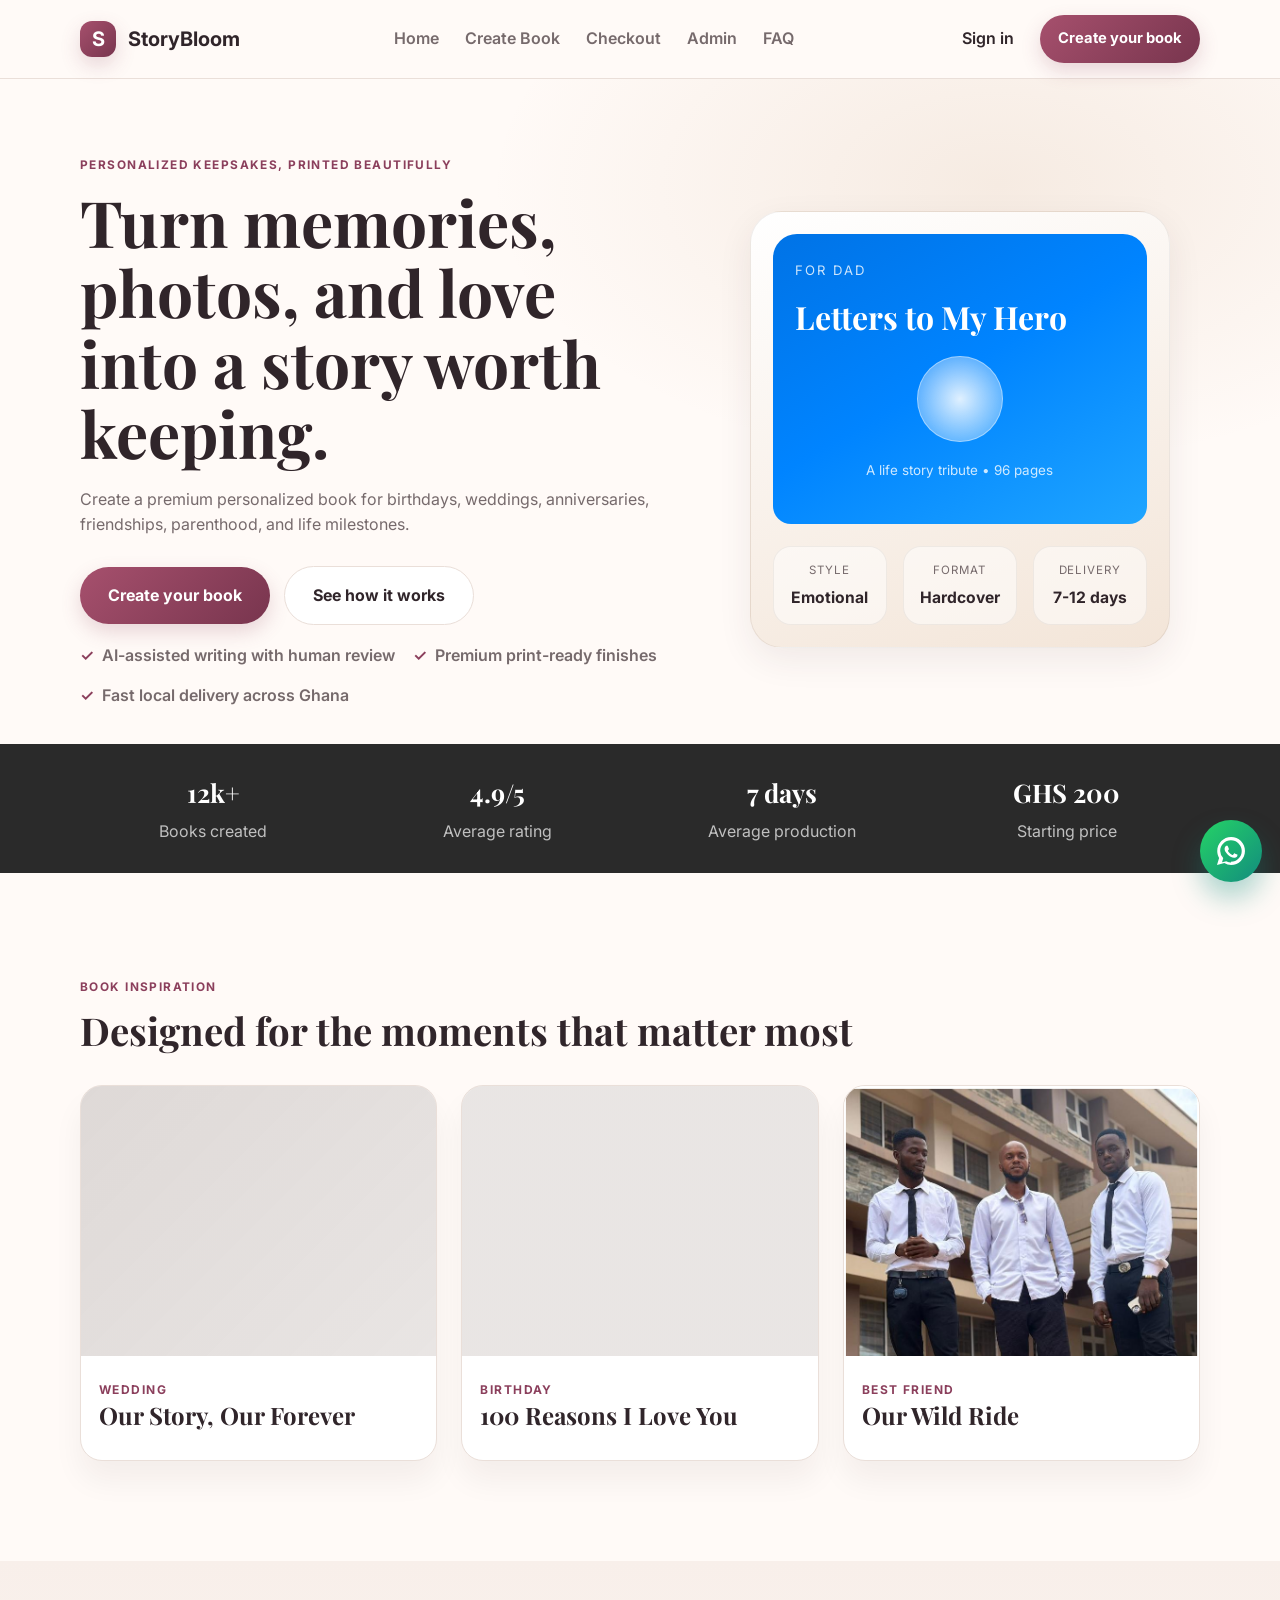
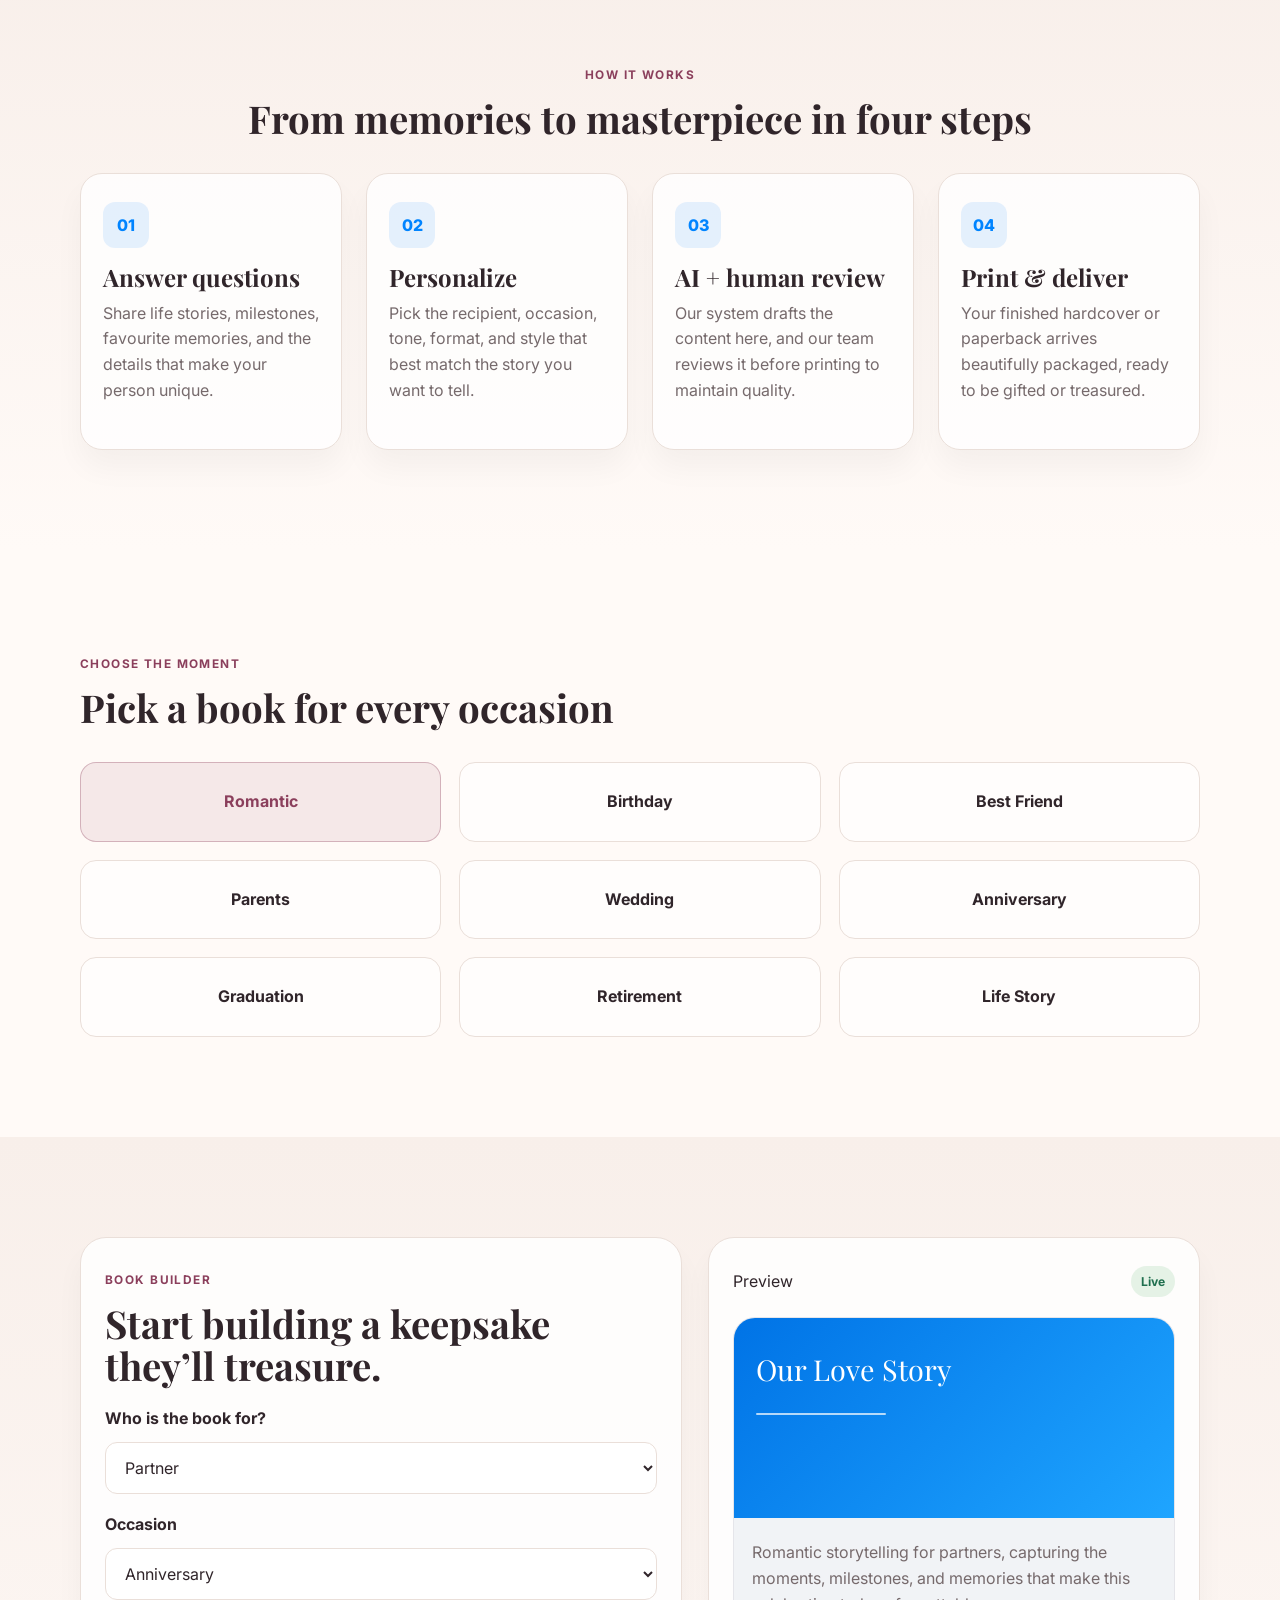
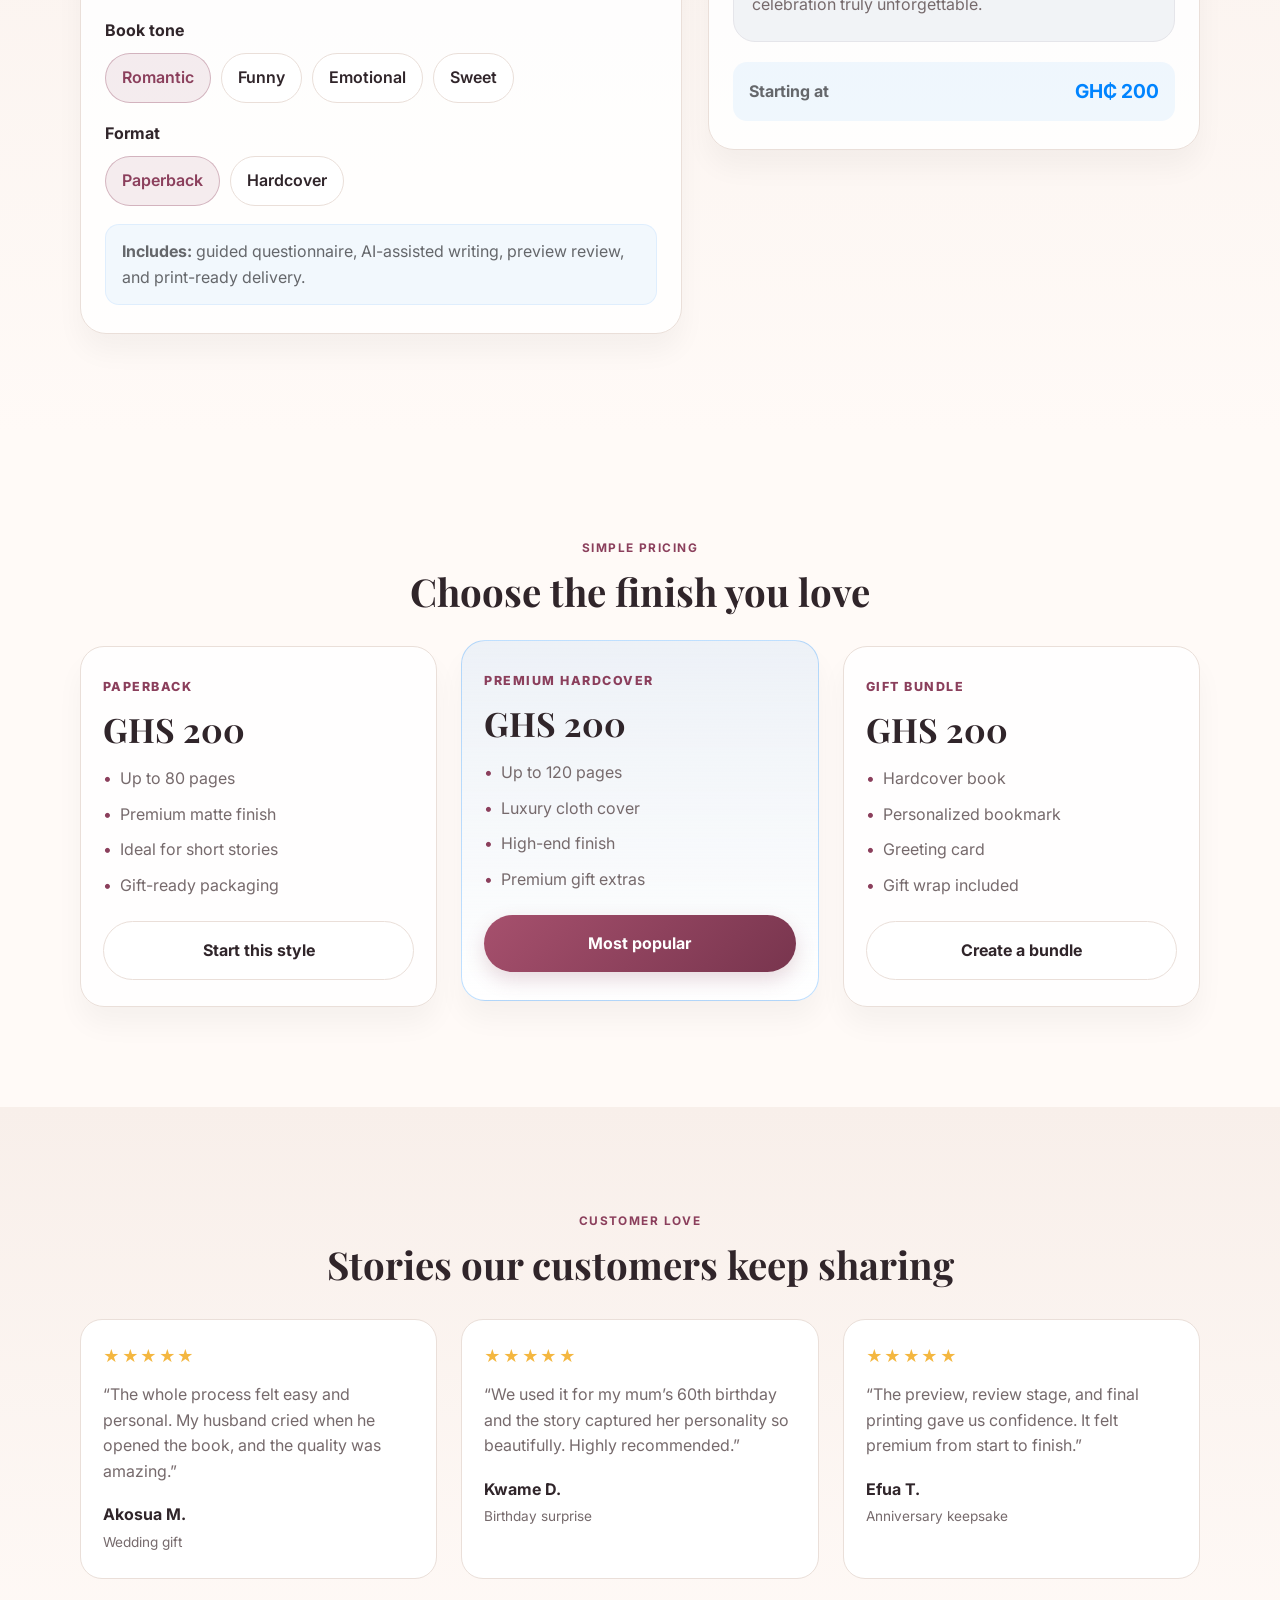
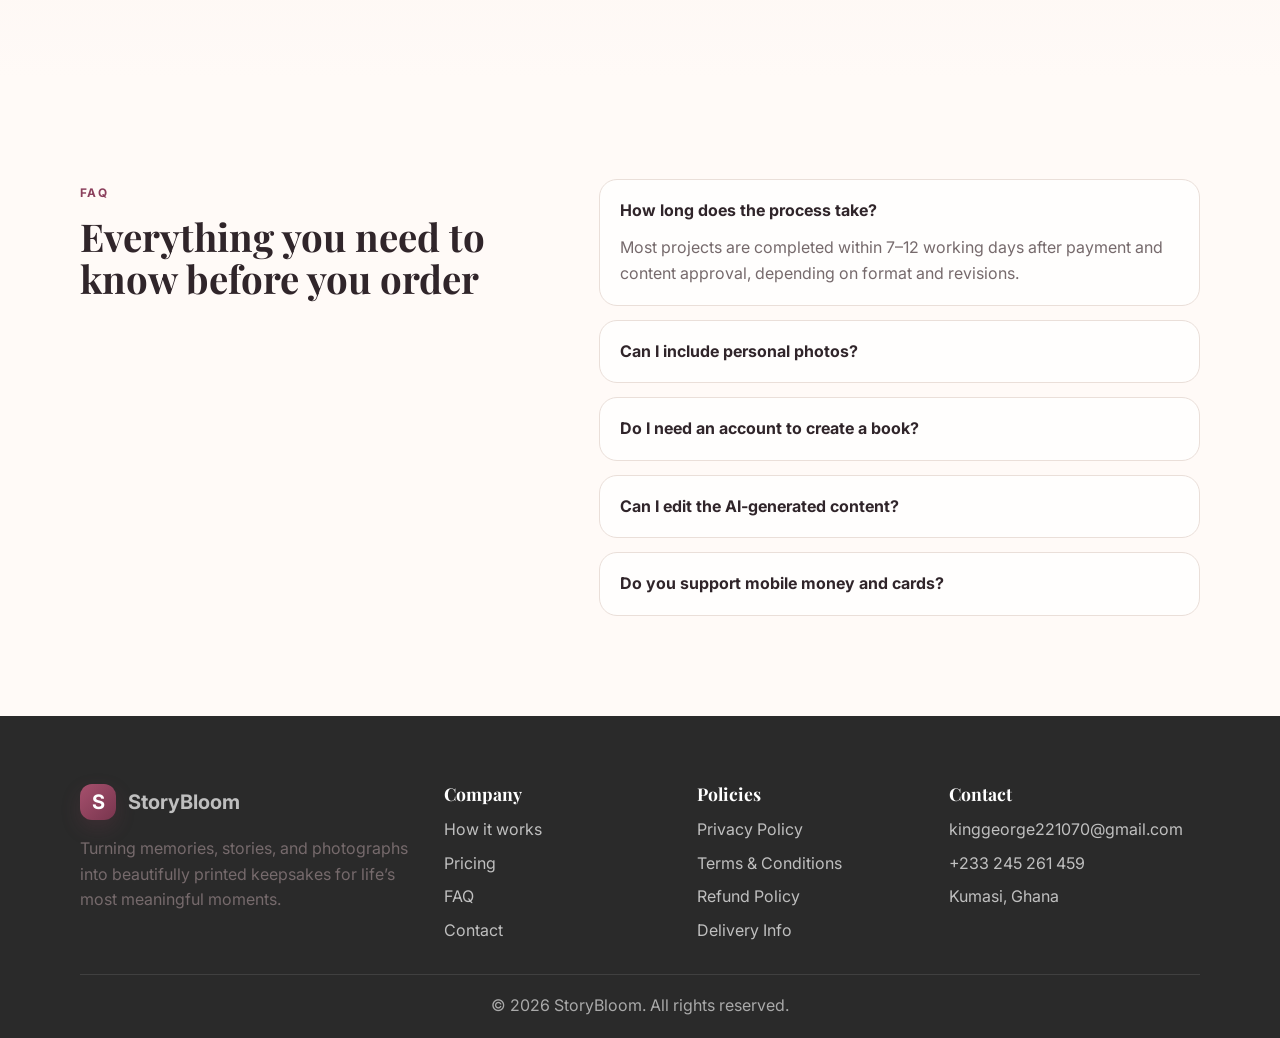
==== commit ded45577: "Kings_project" ====
--- a/index.html
+++ b/index.html
@@ -9,7 +9,7 @@
     <link rel="preconnect" href="https://fonts.googleapis.com" />
     <link rel="preconnect" href="https://fonts.gstatic.com" crossorigin />
     <link href="https://fonts.googleapis.com/css2?family=Playfair+Display:wght@600;700;800&family=Inter:wght@400;500;600;700;800&display=swap" rel="stylesheet" />
-    <link rel="stylesheet" href="index.css" />
+    <link rel="stylesheet" href="sb.css" />
 </head>
 
 <body>
@@ -35,7 +35,7 @@
             </nav>
 
             <div class="nav-actions">
-                <a href="admin.html" class="link-btn">Sign in</a>
+                <a href="auth.html" class="link-btn" data-auth-link>Sign in</a>
                 <a href="create-book.html" class="primary-btn small">Create your book</a>
             </div>
         </div>
@@ -380,8 +380,8 @@
                         <p>Yes. You can upload multiple photos, select a preferred cover image, and arrange them within the story layout.</p>
                     </details>
                     <details>
-                        <summary>Do you offer guest checkout?</summary>
-                        <p>Absolutely. You can order as a guest or create an account at any stage.</p>
+                        <summary>Do I need an account to create a book?</summary>
+                        <p>Yes. Sign in or register before creating a book. Your account keeps your draft and uploaded photos private.</p>
                     </details>
                     <details>
                         <summary>Can I edit the AI-generated content?</summary>
@@ -444,7 +444,7 @@
         <div class="container copyright">© 2026 StoryBloom. All rights reserved.</div>
     </footer>
 
-    <script src="index.js"></script>
+    <script src="sb.js"></script>
 </body>
 
 </html>
--- a/sb.css
+++ b/sb.css
@@ -0,0 +1,1593 @@
+:root {
+    --bg: #fffaf7;
+    --panel: #ffffff;
+    --panel-soft: #f7eee8;
+    --primary: #8b3f5c;
+    --primary-dark: #713149;
+    --accent: #b98655;
+    --text: #30252a;
+    --muted: #766a6c;
+    --line: #eadfd9;
+    --shadow: 0 12px 34px rgba(66, 37, 45, 0.08);
+}
+
+* {
+    box-sizing: border-box;
+}
+
+html {
+    scroll-behavior: smooth;
+}
+
+body {
+    margin: 0;
+    font-family: "Inter", sans-serif;
+    background: var(--bg);
+    color: var(--text);
+    line-height: 1.6;
+    overflow-x: hidden;
+}
+
+a {
+    color: inherit;
+    text-decoration: none;
+}
+
+img {
+    max-width: 100%;
+    display: block;
+}
+
+button,
+select {
+    font: inherit;
+}
+
+.container {
+    width: min(1120px, calc(100% - 32px));
+    margin: 0 auto;
+}
+
+.section-space {
+    padding: 100px 0;
+}
+
+.light-section {
+    background: linear-gradient(180deg, rgba(240, 242, 245, 0.5), rgba(255, 255, 255, 0.8));
+}
+
+.eyebrow {
+    display: inline-block;
+    font-size: 0.74rem;
+    letter-spacing: 0.12em;
+    text-transform: uppercase;
+    font-weight: 700;
+    color: var(--primary);
+    margin-bottom: 12px;
+}
+
+h1,
+h2,
+h3 {
+    margin-top: 0;
+    font-family: "Playfair Display", serif;
+    line-height: 1.1;
+    color: var(--text);
+}
+
+h1 {
+    font-size: clamp(2.8rem, 5vw, 4.7rem);
+    margin-bottom: 18px;
+}
+
+h2 {
+    font-size: clamp(2.1rem, 3vw, 3rem);
+    margin-bottom: 12px;
+}
+
+h3 {
+    font-size: 1.5rem;
+    margin-bottom: 10px;
+}
+
+p {
+    margin: 0 0 18px;
+    color: var(--muted);
+}
+
+.primary-btn,
+.secondary-btn,
+.link-btn {
+    display: inline-flex;
+    align-items: center;
+    justify-content: center;
+    border: 0;
+    border-radius: 999px;
+    font-weight: 700;
+    cursor: pointer;
+    transition: transform 0.2s ease, box-shadow 0.2s ease;
+}
+
+.primary-btn {
+    background: linear-gradient(135deg, #0084ff, #0073e6);
+    color: #fff;
+    padding: 16px 28px;
+    box-shadow: 0 2px 8px rgba(0, 132, 255, 0.3);
+}
+
+.secondary-btn {
+    background: var(--panel);
+    color: var(--text);
+    border: 1px solid var(--line);
+    padding: 16px 28px;
+}
+
+.link-btn {
+    color: var(--text);
+    padding: 10px 14px;
+    font-weight: 600;
+}
+
+.primary-btn:hover,
+.secondary-btn:hover,
+.link-btn:hover,
+.chip:hover,
+.occasion-card:hover,
+.format:hover {
+    transform: translateY(-2px);
+}
+
+.primary-btn.small {
+    padding: 12px 18px;
+    font-size: 0.92rem;
+}
+
+.full {
+    width: 100%;
+}
+
+.topbar {
+    position: sticky;
+    top: 0;
+    z-index: 20;
+    background: rgba(255, 255, 255, 0.95);
+    backdrop-filter: blur(12px);
+    border-bottom: 1px solid #e5e5ea;
+}
+
+.nav-wrap {
+    display: flex;
+    align-items: center;
+    justify-content: space-between;
+    gap: 24px;
+    min-height: 78px;
+}
+
+.brand {
+    display: inline-flex;
+    align-items: center;
+    gap: 12px;
+    font-weight: 700;
+    font-size: 1.25rem;
+}
+
+.brand-mark {
+    width: 36px;
+    height: 36px;
+    display: inline-flex;
+    align-items: center;
+    justify-content: center;
+    border-radius: 12px;
+    background: linear-gradient(135deg, #0084ff, #0073e6);
+    color: #fff;
+    box-shadow: 0 2px 8px rgba(0, 132, 255, 0.3);
+}
+
+.main-nav {
+    display: flex;
+    align-items: center;
+    gap: 26px;
+    color: var(--muted);
+    font-weight: 600;
+}
+
+.main-nav a:hover {
+    color: var(--primary);
+}
+
+.nav-actions {
+    display: flex;
+    align-items: center;
+    gap: 12px;
+}
+
+.nav-toggle {
+    display: none;
+    width: 44px;
+    height: 44px;
+    border: 1px solid var(--line);
+    background: transparent;
+    border-radius: 12px;
+    padding: 10px 8px;
+    cursor: pointer;
+}
+
+.nav-toggle span {
+    display: block;
+    width: 100%;
+    height: 2px;
+    background: var(--text);
+    border-radius: 3px;
+    margin: 5px 0;
+}
+
+.hero {
+    padding: 72px 0 36px;
+}
+
+.hero-grid {
+    display: grid;
+    grid-template-columns: 1.1fr 0.9fr;
+    gap: 52px;
+    align-items: center;
+}
+
+.hero-copy {
+    max-width: 610px;
+}
+
+.eyebrow {
+    color: var(--primary);
+}
+
+.hero-actions {
+    display: flex;
+    align-items: center;
+    flex-wrap: wrap;
+    gap: 14px;
+    margin: 28px 0 18px;
+}
+
+.hero-points {
+    list-style: none;
+    margin: 0;
+    padding: 0;
+    display: flex;
+    flex-wrap: wrap;
+    gap: 14px 18px;
+    color: var(--muted);
+    font-weight: 600;
+}
+
+.hero-points li::before {
+    content: "✓";
+    color: var(--primary);
+    margin-right: 8px;
+}
+
+.hero-visual {
+    display: flex;
+    justify-content: center;
+}
+
+.book-card {
+    width: min(100%, 420px);
+    background: linear-gradient(160deg, #fff, #f3e5d8);
+    border: 1px solid rgba(61, 39, 31, 0.08);
+    border-radius: 32px;
+    box-shadow: var(--shadow);
+    padding: 22px;
+}
+
+.book-cover {
+    background: linear-gradient(150deg, #0073e6, #0084ff 48%, #1fa5ff 100%);
+    color: #fff;
+    border-radius: 24px 24px 18px 18px;
+    padding: 26px 22px 20px;
+    min-height: 290px;
+    position: relative;
+    overflow: hidden;
+}
+
+.cover-kicker {
+    font-size: 0.82rem;
+    letter-spacing: 0.16em;
+    text-transform: uppercase;
+    opacity: 0.8;
+}
+
+.book-cover h2 {
+    color: #fff;
+    margin-top: 18px;
+    font-size: clamp(2rem, 2vw, 2.6rem);
+}
+
+.cover-ornament {
+    width: 86px;
+    height: 86px;
+    border-radius: 50%;
+    margin: 22px auto 18px;
+    background: radial-gradient(circle at center, rgba(255, 255, 255, 0.88), rgba(255, 255, 255, 0.18));
+    border: 1px solid rgba(255, 255, 255, 0.4);
+}
+
+.cover-meta {
+    font-size: 0.84rem;
+    opacity: 0.8;
+    text-align: center;
+}
+
+.book-details {
+    display: grid;
+    grid-template-columns: repeat(3, minmax(0, 1fr));
+    gap: 16px;
+    padding-top: 22px;
+}
+
+.book-details div {
+    background: rgba(255, 255, 255, 0.5);
+    border: 1px solid rgba(40, 18, 8, 0.06);
+    border-radius: 18px;
+    padding: 14px 10px;
+    text-align: center;
+}
+
+.book-details span {
+    display: block;
+    color: var(--muted);
+    font-size: 0.72rem;
+    text-transform: uppercase;
+    letter-spacing: 0.08em;
+}
+
+.book-details strong {
+    display: block;
+    margin-top: 6px;
+    font-size: 0.98rem;
+}
+
+.stats-band {
+    background: #2a2a2a;
+    color: #fff;
+    padding: 28px 0;
+}
+
+.stats-grid {
+    display: grid;
+    grid-template-columns: repeat(4, minmax(0, 1fr));
+    gap: 18px;
+    text-align: center;
+}
+
+.stats-grid strong {
+    display: block;
+    font-size: clamp(1.4rem, 2vw, 2.2rem);
+    font-family: "Playfair Display", serif;
+    margin-bottom: 6px;
+}
+
+.stats-grid span {
+    color: rgba(255, 255, 255, 0.7);
+}
+
+.section-heading {
+    margin-bottom: 34px;
+}
+
+.section-heading.center {
+    text-align: center;
+}
+
+.section-heading.left {
+    text-align: left;
+}
+
+.small-gap {
+    margin-bottom: 20px;
+}
+
+.examples-grid,
+.steps-grid,
+.pricing-grid,
+.testimonial-grid {
+    display: grid;
+    gap: 24px;
+}
+
+.examples-grid {
+    grid-template-columns: repeat(3, minmax(0, 1fr));
+}
+
+.example-card {
+    border-radius: 22px;
+    overflow: hidden;
+    background: var(--panel);
+    border: 1px solid var(--line);
+    box-shadow: 0 20px 30px rgba(39, 23, 17, 0.05);
+}
+
+.example-image {
+    height: 270px;
+    background-size: cover;
+    background-position: center;
+}
+
+.image-one {
+    background: linear-gradient(135deg, rgba(73, 43, 31, 0.18), rgba(73, 43, 31, 0.12)), url("https://images.unsplash.com/photo-1520854221256-17451cc331bf?auto=format&fit=crop&w=900&q=80") center/cover no-repeat;
+}
+
+.image-two {
+    background: linear-gradient(135deg, rgba(73, 43, 31, 0.12), rgba(73, 43, 31, 0.12)), url("https://images.unsplash.com/photo-1529156069898-49953e39b3ac?auto=format&fit=crop&w=900&q=80") center/cover no-repeat;
+}
+
+.image-three {
+    background: url("Screenshot 2026-10-02 073811.png") center top / cover no-repeat;
+}
+
+.example-content {
+    padding: 20px 18px 22px;
+}
+
+.example-content span {
+    color: var(--primary);
+    font-size: 0.75rem;
+    text-transform: uppercase;
+    letter-spacing: 0.12em;
+    font-weight: 700;
+}
+
+.steps-grid {
+    grid-template-columns: repeat(4, minmax(0, 1fr));
+}
+
+.step-card {
+    background: rgba(255, 255, 255, 0.8);
+    border: 1px solid var(--line);
+    border-radius: 22px;
+    padding: 28px 22px;
+    box-shadow: 0 18px 30px rgba(24, 19, 16, 0.04);
+}
+
+.step-number {
+    display: inline-flex;
+    width: 46px;
+    height: 46px;
+    align-items: center;
+    justify-content: center;
+    border-radius: 12px;
+    background: rgba(0, 132, 255, 0.1);
+    color: #0084ff;
+    font-weight: 800;
+    margin-bottom: 16px;
+}
+
+.occasion-grid {
+    display: grid;
+    grid-template-columns: repeat(3, minmax(0, 1fr));
+    gap: 18px;
+}
+
+.occasion-card {
+    border: 1px solid var(--line);
+    background: rgba(255, 255, 255, 0.7);
+    border-radius: 16px;
+    padding: 26px 20px;
+    font-weight: 700;
+    color: var(--text);
+    cursor: pointer;
+    transition: all 0.2s ease;
+    text-align: center;
+}
+
+.occasion-card.active {
+    background: linear-gradient(135deg, rgba(0, 132, 255, 0.08), rgba(0, 132, 255, 0.14));
+    border-color: rgba(0, 132, 255, 0.35);
+    color: #0084ff;
+}
+
+.builder-layout {
+    display: grid;
+    grid-template-columns: 1.1fr 0.9fr;
+    gap: 26px;
+    align-items: start;
+}
+
+.builder-form,
+.builder-preview {
+    background: rgba(255, 255, 255, 0.86);
+    border: 1px solid var(--line);
+    border-radius: 26px;
+    padding: 28px 24px;
+    box-shadow: 0 18px 28px rgba(26, 19, 15, 0.04);
+}
+
+.book-form {
+    display: grid;
+    gap: 18px;
+}
+
+.field-group {
+    display: grid;
+    gap: 10px;
+}
+
+.field-group label {
+    font-weight: 700;
+    color: var(--text);
+}
+
+select {
+    width: 100%;
+    padding: 15px 16px;
+    border-radius: 12px;
+    border: 1px solid var(--line);
+    background: #fff;
+    color: var(--text);
+}
+
+.chips,
+.format-toggle {
+    display: flex;
+    flex-wrap: wrap;
+    gap: 10px;
+}
+
+.chip,
+.format {
+    border: 1px solid var(--line);
+    background: #fff;
+    border-radius: 999px;
+    padding: 11px 16px;
+    color: var(--text);
+    cursor: pointer;
+    font-weight: 600;
+    transition: all 0.2s ease;
+}
+
+.chip.active,
+.format.active {
+    background: rgba(0, 132, 255, 0.1);
+    border-color: rgba(0, 132, 255, 0.3);
+    color: #0084ff;
+}
+
+.builder-note {
+    padding: 14px 16px;
+    border-radius: 14px;
+    background: rgba(0, 132, 255, 0.05);
+    color: #65676b;
+    border: 1px solid rgba(0, 132, 255, 0.08);
+}
+
+.preview-window {
+    display: grid;
+    gap: 20px;
+}
+
+.preview-header,
+.price-row {
+    display: flex;
+    align-items: center;
+    justify-content: space-between;
+    gap: 10px;
+}
+
+.badge {
+    background: rgba(49, 162, 76, 0.12);
+    color: #1f6f4e;
+    border-radius: 999px;
+    padding: 6px 10px;
+    font-size: 0.76rem;
+    font-weight: 700;
+}
+
+.mini-book {
+    background: rgba(240, 242, 245, 0.9);
+    border-radius: 22px;
+    border: 1px solid #e5e5ea;
+    overflow: hidden;
+}
+
+.mini-cover {
+    min-height: 200px;
+    padding: 28px 22px;
+    background: linear-gradient(135deg, #0073e6, #1fa5ff);
+    color: #fff;
+}
+
+.mini-title {
+    font-family: "Playfair Display", serif;
+    font-size: clamp(1.8rem, 2vw, 2.4rem);
+    margin-bottom: 20px;
+}
+
+.mini-line {
+    width: 130px;
+    height: 2px;
+    background: rgba(255, 255, 255, 0.7);
+    border-radius: 999px;
+}
+
+.mini-body {
+    padding: 22px 18px 24px;
+}
+
+.mini-body p {
+    margin: 0;
+}
+
+.price-row {
+    background: rgba(0, 132, 255, 0.06);
+    border-radius: 14px;
+    padding: 14px 16px;
+    font-weight: 700;
+    color: #65676b;
+}
+
+.price-row strong {
+    color: #0084ff;
+    font-size: 1.2rem;
+}
+
+.pricing-grid {
+    grid-template-columns: repeat(3, minmax(0, 1fr));
+}
+
+.pricing-card {
+    background: rgba(255, 255, 255, 0.85);
+    border: 1px solid var(--line);
+    border-radius: 24px;
+    padding: 26px 22px;
+    box-shadow: 0 18px 28px rgba(31, 18, 14, 0.04);
+}
+
+.pricing-card.featured {
+    border-color: rgba(0, 132, 255, 0.25);
+    background: linear-gradient(180deg, rgba(0, 132, 255, 0.07), rgba(255, 255, 255, 0.96));
+    transform: translateY(-6px);
+}
+
+.plan {
+    display: inline-block;
+    font-size: 0.78rem;
+    letter-spacing: 0.12em;
+    text-transform: uppercase;
+    font-weight: 800;
+    color: var(--primary);
+    margin-bottom: 14px;
+}
+
+.pricing-card h3 {
+    font-size: 2.1rem;
+    margin-bottom: 18px;
+}
+
+.pricing-card ul {
+    list-style: none;
+    padding: 0;
+    margin: 0 0 22px;
+    display: grid;
+    gap: 10px;
+    color: var(--muted);
+}
+
+.pricing-card li::before {
+    content: "•";
+    color: var(--primary);
+    margin-right: 8px;
+}
+
+.testimonial-grid {
+    grid-template-columns: repeat(3, minmax(0, 1fr));
+}
+
+.testimonial-card {
+    background: var(--panel);
+    border: 1px solid var(--line);
+    border-radius: 22px;
+    padding: 24px 22px;
+}
+
+.stars {
+    color: #f4b740;
+    letter-spacing: 0.1em;
+    margin-bottom: 12px;
+}
+
+.person {
+    margin-top: 18px;
+    display: grid;
+    gap: 4px;
+}
+
+.person strong {
+    color: var(--text);
+}
+
+.person span {
+    color: var(--muted);
+    font-size: 0.85rem;
+}
+
+.faq-wrap {
+    display: grid;
+    grid-template-columns: 0.9fr 1.1fr;
+    gap: 28px;
+    align-items: start;
+}
+
+.faq-list {
+    display: grid;
+    gap: 14px;
+}
+
+.faq-list details {
+    border: 1px solid var(--line);
+    background: rgba(255, 255, 255, 0.8);
+    border-radius: 18px;
+    padding: 18px 20px;
+}
+
+.faq-list summary {
+    list-style: none;
+    cursor: pointer;
+    font-weight: 700;
+    color: var(--text);
+}
+
+.faq-list summary::-webkit-details-marker {
+    display: none;
+}
+
+.faq-list details p {
+    margin-top: 12px;
+    margin-bottom: 0;
+}
+
+.whatsapp-float {
+    position: fixed;
+    right: 18px;
+    bottom: 18px;
+    width: 62px;
+    height: 62px;
+    display: grid;
+    place-items: center;
+    border-radius: 50%;
+    background: linear-gradient(135deg, #25d366, #128c7e);
+    color: #fff;
+    box-shadow: 0 16px 28px rgba(18, 140, 126, 0.35);
+    z-index: 100;
+    transition: transform 0.2s ease, box-shadow 0.2s ease;
+}
+
+.whatsapp-float:hover {
+    transform: translateY(-4px) scale(1.02);
+    box-shadow: 0 20px 34px rgba(18, 140, 126, 0.45);
+}
+
+.whatsapp-float svg {
+    width: 28px;
+    height: 28px;
+    fill: currentColor;
+}
+
+.site-footer {
+    background: #2a2a2a;
+    color: rgba(255, 255, 255, 0.8);
+    padding: 68px 0 20px;
+}
+
+.footer-grid {
+    display: grid;
+    grid-template-columns: 1.2fr 0.8fr 0.8fr 0.9fr;
+    gap: 30px;
+    margin-bottom: 30px;
+}
+
+.footer-brand {
+    margin-bottom: 16px;
+}
+
+.site-footer h3 {
+    color: #fff;
+    margin-bottom: 14px;
+    font-size: 1.1rem;
+}
+
+.site-footer ul {
+    list-style: none;
+    margin: 0;
+    padding: 0;
+    display: grid;
+    gap: 8px;
+}
+
+.site-footer a,
+.site-footer li {
+    color: rgba(255, 255, 255, 0.7);
+}
+
+.copyright {
+    border-top: 1px solid rgba(255, 255, 255, 0.1);
+    padding-top: 18px;
+    color: rgba(255, 255, 255, 0.6);
+    text-align: center;
+}
+
+.auth-shell {
+    display: grid;
+    place-items: center;
+}
+
+.auth-panel {
+    width: min(520px, 100%);
+    padding: 32px 28px;
+    margin-top: 36px;
+}
+
+.auth-header {
+    text-align: center;
+    margin-bottom: 20px;
+}
+
+.auth-tabs {
+    display: grid;
+    grid-template-columns: repeat(2, minmax(0, 1fr));
+    gap: 8px;
+    background: rgba(0, 132, 255, 0.05);
+    padding: 8px;
+    border-radius: 14px;
+    margin-bottom: 18px;
+}
+
+.auth-tab {
+    border: 0;
+    padding: 12px 16px;
+    background: transparent;
+    color: #65676b;
+    border-radius: 10px;
+    font-weight: 700;
+    cursor: pointer;
+}
+
+.auth-tab.active {
+    background: #fff;
+    color: #0084ff;
+    box-shadow: 0 8px 18px rgba(0, 132, 255, 0.08);
+}
+
+.auth-form {
+    display: none;
+    gap: 18px;
+}
+
+.auth-form.active {
+    display: grid;
+}
+
+.auth-message {
+    display: none;
+    background: rgba(168, 46, 46, 0.08);
+    color: #8d2b2b;
+    border: 1px solid rgba(168, 46, 46, 0.2);
+    border-radius: 12px;
+    padding: 12px 14px;
+    margin-bottom: 16px;
+    font-weight: 600;
+}
+
+.page-header {
+    padding: 52px 0 22px;
+}
+
+.page-title {
+    font-size: clamp(2.6rem, 4vw, 4rem);
+    margin-bottom: 10px;
+}
+
+.page-subtitle {
+    color: var(--muted);
+    max-width: 760px;
+}
+
+.btn {
+    display: inline-flex;
+    align-items: center;
+    justify-content: center;
+    border-radius: 999px;
+    padding: 14px 22px;
+    border: 1px solid transparent;
+    cursor: pointer;
+    font-weight: 700;
+    transition: transform 0.2s ease, box-shadow 0.2s ease;
+}
+
+.btn:hover {
+    transform: translateY(-2px);
+}
+
+.btn-primary {
+    background: linear-gradient(135deg, #0084ff, #0073e6);
+    color: #fff;
+    box-shadow: 0 2px 8px rgba(0, 132, 255, 0.3);
+}
+
+.btn-secondary {
+    background: #fff;
+    border-color: var(--line);
+    color: var(--text);
+}
+
+.full {
+    width: 100%;
+}
+
+.form-shell,
+.checkout-grid,
+.admin-shell,
+.content-grid {
+    display: grid;
+    gap: 24px;
+}
+
+.form-shell {
+    grid-template-columns: 1.3fr 0.7fr;
+    align-items: start;
+}
+
+.builder-panel,
+.summary-panel,
+.checkout-box,
+.order-summary,
+.panel {
+    background: rgba(255, 255, 255, 0.9);
+    border: 1px solid var(--line);
+    border-radius: 22px;
+    box-shadow: 0 24px 44px rgba(21, 16, 15, 0.04);
+}
+
+.builder-panel,
+.summary-panel,
+.checkout-box,
+.order-summary {
+    padding: 28px 24px;
+}
+
+.progress-wrap {
+    display: grid;
+    gap: 12px;
+    margin-bottom: 24px;
+}
+
+.progress-head {
+    display: flex;
+    justify-content: space-between;
+    align-items: center;
+    font-size: 0.92rem;
+    color: var(--muted);
+}
+
+.progress-bar {
+    width: 100%;
+    height: 10px;
+    background: rgba(109, 63, 45, 0.08);
+    border-radius: 999px;
+    overflow: hidden;
+}
+
+.progress-bar span {
+    display: block;
+    height: 100%;
+    border-radius: inherit;
+    background: linear-gradient(135deg, #0084ff, #1fa5ff);
+    width: 25%;
+}
+
+.form-step {
+    display: none;
+    gap: 18px;
+}
+
+.form-step.active {
+    display: grid;
+}
+
+.choice-grid {
+    display: grid;
+    gap: 14px;
+}
+
+.two-col {
+    grid-template-columns: repeat(2, minmax(0, 1fr));
+}
+
+.four-col {
+    grid-template-columns: repeat(4, minmax(0, 1fr));
+}
+
+.choice-card {
+    position: relative;
+    display: flex;
+    align-items: center;
+    justify-content: center;
+    min-height: 64px;
+    border: 1px solid var(--line);
+    border-radius: 16px;
+    background: #fff;
+    cursor: pointer;
+    padding: 12px;
+    font-weight: 700;
+    color: var(--text);
+}
+
+.choice-card input {
+    position: absolute;
+    opacity: 0;
+    pointer-events: none;
+}
+
+.choice-card:has(input:checked) {
+    background: rgba(0, 132, 255, 0.08);
+    border-color: rgba(0, 132, 255, 0.35);
+    color: #0084ff;
+}
+
+input[type="text"],
+input[type="email"],
+input[type="tel"],
+textarea,
+select {
+    width: 100%;
+    padding: 14px 15px;
+    border-radius: 12px;
+    border: 1px solid var(--line);
+    background: #fff;
+    color: var(--text);
+    font: inherit;
+}
+
+textarea {
+    resize: vertical;
+    min-height: 110px;
+}
+
+.upload-box {
+    display: grid;
+    place-items: center;
+    min-height: 170px;
+    border: 1px dashed rgba(0, 132, 255, 0.35);
+    border-radius: 20px;
+    background: rgba(0, 132, 255, 0.03);
+    padding: 18px;
+    text-align: center;
+}
+
+.upload-box input {
+    display: none;
+}
+
+.upload-box label {
+    display: grid;
+    gap: 10px;
+    cursor: pointer;
+    color: #65676b;
+}
+
+.upload-box strong {
+    color: #0084ff;
+    font-size: 1.2rem;
+}
+
+.file-list {
+    list-style: none;
+    margin: 0;
+    padding: 0;
+    display: grid;
+    gap: 8px;
+    color: var(--muted);
+}
+
+.file-list li::before {
+    content: "•";
+    color: var(--primary);
+    margin-right: 8px;
+}
+
+.form-actions {
+    display: flex;
+    justify-content: space-between;
+    gap: 12px;
+    margin-top: 12px;
+}
+
+.form-actions .btn {
+    min-width: 140px;
+}
+
+.summary-panel h3,
+.checkout-box h3,
+.order-summary h3 {
+    margin-bottom: 16px;
+}
+
+.summary-card {
+    display: grid;
+    gap: 6px;
+    padding: 12px 0;
+    border-bottom: 1px solid var(--line);
+}
+
+.summary-card .label {
+    color: var(--muted);
+    font-size: 0.8rem;
+    text-transform: uppercase;
+    letter-spacing: 0.08em;
+}
+
+.price-box {
+    display: grid;
+    gap: 16px;
+    margin-top: 18px;
+    padding-top: 18px;
+    border-top: 1px solid var(--line);
+}
+
+.price-box span {
+    display: block;
+    color: var(--muted);
+    margin-bottom: 4px;
+}
+
+.price-box strong {
+    font-size: 1.8rem;
+    color: var(--primary);
+}
+
+.checkout-grid {
+    grid-template-columns: 1fr 1fr;
+}
+
+.order-row {
+    display: flex;
+    justify-content: space-between;
+    gap: 10px;
+    border-bottom: 1px solid var(--line);
+    padding: 10px 0;
+}
+
+.total-row {
+    display: flex;
+    justify-content: space-between;
+    margin-top: 18px;
+    font-weight: 800;
+    font-size: 1.2rem;
+}
+
+.method-box {
+    display: flex;
+    align-items: center;
+    gap: 10px;
+    border: 1px solid rgba(0, 132, 255, 0.1);
+    background: #fff;
+    border-radius: 14px;
+    padding: 0.9rem 1rem;
+    margin-bottom: 12px;
+}
+
+.method-box input {
+    margin: 0;
+}
+
+.confirmation-card {
+    max-width: 760px;
+    margin: 0 auto;
+    padding: 40px 30px;
+    text-align: center;
+}
+
+.confirmation-badge {
+    width: 70px;
+    height: 70px;
+    border-radius: 50%;
+    display: grid;
+    place-items: center;
+    margin: 0 auto 14px;
+    background: rgba(35, 119, 79, 0.12);
+    color: #1f6f4e;
+    font-size: 2rem;
+}
+
+.order-number {
+    display: inline-block;
+    margin: 12px 0 16px;
+    padding: 0.5rem 0.8rem;
+    border-radius: 999px;
+    background: rgba(0, 132, 255, 0.08);
+    color: #0073e6;
+    font-weight: 700;
+}
+
+.summary-list {
+    list-style: none;
+    margin: 18px 0 0;
+    padding: 0;
+    display: grid;
+    gap: 10px;
+}
+
+.summary-list li {
+    display: flex;
+    justify-content: space-between;
+    gap: 8px;
+    border-bottom: 1px solid var(--line);
+    padding-bottom: 10px;
+}
+
+.summary-list span:last-child {
+    color: var(--muted);
+}
+
+.admin-shell {
+    grid-template-columns: 250px 1fr;
+}
+
+.sidebar {
+    background: #2a2a2a;
+    color: rgba(255, 255, 255, 0.9);
+    border-radius: 26px;
+    padding: 26px 18px;
+    min-height: 720px;
+}
+
+.sidebar .brand {
+    margin-bottom: 18px;
+}
+
+.sidebar-nav {
+    display: grid;
+    gap: 10px;
+    margin-top: 20px;
+}
+
+.sidebar-nav a {
+    display: block;
+    padding: 0.8rem 0.9rem;
+    border-radius: 12px;
+    color: rgba(255, 255, 255, 0.72);
+}
+
+.sidebar-nav a.active,
+.sidebar-nav a:hover {
+    background: rgba(255, 255, 255, 0.08);
+    color: #fff;
+}
+
+.admin-main {
+    display: grid;
+    gap: 24px;
+}
+
+.stats-grid {
+    display: grid;
+    grid-template-columns: repeat(4, minmax(0, 1fr));
+    gap: 18px;
+}
+
+.stat-card {
+    padding: 22px 18px;
+}
+
+.stat-card strong {
+    display: block;
+    color: var(--primary-dark);
+    font-size: clamp(1.7rem, 2vw, 2.2rem);
+}
+
+.stat-card span {
+    display: block;
+    color: var(--muted);
+    margin-top: 8px;
+}
+
+.content-grid {
+    grid-template-columns: 1.2fr 0.8fr;
+}
+
+.table-wrap {
+    overflow-x: auto;
+}
+
+.orders-table {
+    width: 100%;
+    border-collapse: collapse;
+}
+
+.orders-table th,
+.orders-table td {
+    padding: 14px 12px;
+    text-align: left;
+    border-bottom: 1px solid var(--line);
+}
+
+.status-pill {
+    display: inline-block;
+    padding: 0.35rem 0.7rem;
+    border-radius: 999px;
+    font-size: 0.8rem;
+    font-weight: 700;
+}
+
+.status-review {
+    background: rgba(211, 154, 60, 0.12);
+    color: #8a5e17;
+}
+
+.status-live {
+    background: rgba(35, 119, 79, 0.12);
+    color: #1f6f4e;
+}
+
+.status-printing {
+    background: rgba(127, 61, 43, 0.12);
+    color: var(--primary-dark);
+}
+
+.ai-panel {
+    padding: 24px 22px;
+}
+
+.book-preview-box {
+    background: linear-gradient(180deg, #f0f2f5, #e8ecf1);
+    border-radius: 18px;
+    padding: 18px;
+    margin: 18px 0;
+}
+
+.bar-chart {
+    display: grid;
+    gap: 10px;
+    margin-top: 16px;
+}
+
+.bar-item {
+    display: grid;
+    grid-template-columns: 80px 1fr 40px;
+    gap: 10px;
+    align-items: center;
+}
+
+.bar-track {
+    height: 12px;
+    border-radius: 999px;
+    background: rgba(127, 61, 43, 0.08);
+    overflow: hidden;
+}
+
+.bar-track span {
+    display: block;
+    height: 100%;
+    border-radius: inherit;
+    background: linear-gradient(135deg, #0084ff, #1fa5ff);
+}
+
+@media (max-width: 980px) {
+    .form-shell,
+    .checkout-grid,
+    .content-grid,
+    .admin-shell {
+        grid-template-columns: 1fr;
+    }
+    .sidebar {
+        min-height: unset;
+    }
+}
+
+@media (max-width: 640px) {
+    .stats-grid {
+        grid-template-columns: 1fr;
+    }
+    .choice-grid.two-col,
+    .choice-grid.four-col {
+        grid-template-columns: 1fr;
+    }
+}
+
+@media (max-width: 960px) {
+    .hero-grid,
+    .builder-layout,
+    .faq-wrap,
+    .examples-grid,
+    .pricing-grid,
+    .testimonial-grid,
+    .steps-grid,
+    .footer-grid {
+        grid-template-columns: 1fr 1fr;
+    }
+    .hero-grid,
+    .builder-layout,
+    .faq-wrap,
+    .footer-grid {
+        grid-template-columns: 1fr;
+    }
+    .main-nav,
+    .nav-actions {
+        display: none;
+    }
+    .nav-wrap {
+        position: relative;
+    }
+    .nav-toggle {
+        display: inline-block;
+    }
+    .main-nav.mobile-open {
+        display: flex;
+        position: absolute;
+        left: 16px;
+        right: 16px;
+        top: 78px;
+        background: rgba(255, 255, 255, 0.96);
+        border: 1px solid var(--line);
+        border-radius: 18px;
+        box-shadow: var(--shadow);
+        padding: 18px 14px;
+        flex-direction: column;
+        align-items: flex-start;
+        gap: 12px;
+    }
+    .nav-actions.mobile-open {
+        display: flex;
+        position: absolute;
+        left: 16px;
+        right: 16px;
+        top: 226px;
+        background: rgba(255, 255, 255, 0.96);
+        border: 1px solid var(--line);
+        border-radius: 18px;
+        box-shadow: var(--shadow);
+        padding: 12px 14px;
+        justify-content: space-between;
+    }
+}
+
+@media (max-width: 680px) {
+    .section-space {
+        padding: 80px 0;
+    }
+}
+
+/* StoryBloom's keepsake palette and accessible interactive states. */
+body {
+    background: var(--bg);
+    color: var(--text);
+}
+
+.topbar {
+    background: rgba(255, 250, 247, 0.94);
+    border-bottom-color: var(--line);
+}
+
+.header-actions {
+    display: flex;
+    align-items: center;
+    gap: 12px;
+}
+
+.brand-mark,
+.primary-btn,
+.btn-primary {
+    background: linear-gradient(135deg, #a6506d, #78354e);
+    box-shadow: 0 8px 20px rgba(139, 63, 92, 0.2);
+}
+
+.primary-btn:hover,
+.btn-primary:hover {
+    background: linear-gradient(135deg, #91415e, #672b43);
+    box-shadow: 0 12px 26px rgba(139, 63, 92, 0.24);
+}
+
+.eyebrow,
+.main-nav a:hover,
+.sidebar-nav a:hover,
+.sidebar-nav a.active {
+    color: var(--primary);
+}
+
+.hero {
+    background: radial-gradient(ellipse at 78% 16%, rgba(185, 134, 85, 0.13), transparent 36%);
+}
+
+.light-section,
+.auth-tabs {
+    background: linear-gradient(180deg, #f8efea, #fffaf7);
+}
+
+.chip.active,
+.format.active,
+.occasion-card.active {
+    background: rgba(139, 63, 92, 0.09);
+    border-color: rgba(139, 63, 92, 0.32);
+    color: var(--primary);
+}
+
+.auth-tab.active {
+    color: var(--primary);
+    box-shadow: 0 8px 18px rgba(139, 63, 92, 0.1);
+}
+
+.field-group input:focus,
+.field-group textarea:focus,
+.field-group select:focus,
+input:focus-visible,
+textarea:focus-visible,
+select:focus-visible,
+button:focus-visible,
+a:focus-visible {
+    outline: 3px solid rgba(139, 63, 92, 0.26);
+    outline-offset: 2px;
+    border-color: var(--primary);
+}
+
+.auth-message[data-type="success"] {
+    background: #edf7ef;
+    color: #245a31;
+    border-color: #c8e4ce;
+}
+
+.auth-message:not([hidden]) {
+    display: block;
+}
+
+button:disabled {
+    cursor: wait;
+    opacity: 0.68;
+    transform: none;
+}
+
+@media (max-width: 680px) {
+    .stats-grid,
+    .occasion-grid,
+    .examples-grid,
+    .steps-grid,
+    .pricing-grid,
+    .testimonial-grid {
+        grid-template-columns: 1fr;
+    }
+    .hero {
+        padding-top: 44px;
+    }
+    .hero-actions {
+        flex-direction: column;
+        align-items: stretch;
+    }
+    .primary-btn,
+    .secondary-btn {
+        width: 100%;
+    }
+    .book-details {
+        grid-template-columns: 1fr;
+    }
+    .nav-wrap {
+        gap: 12px;
+    }
+    .brand {
+        font-size: 1.05rem;
+    }
+    .page-title {
+        font-size: clamp(2.1rem, 9vw, 3rem);
+    }
+    .builder-form,
+    .builder-preview,
+    .checkout-box,
+    .order-summary,
+    .panel,
+    .auth-panel {
+        padding-left: 16px;
+        padding-right: 16px;
+    }
+    .whatsapp-float {
+        width: 56px;
+        height: 56px;
+        right: 14px;
+        bottom: 14px;
+    }
+}
